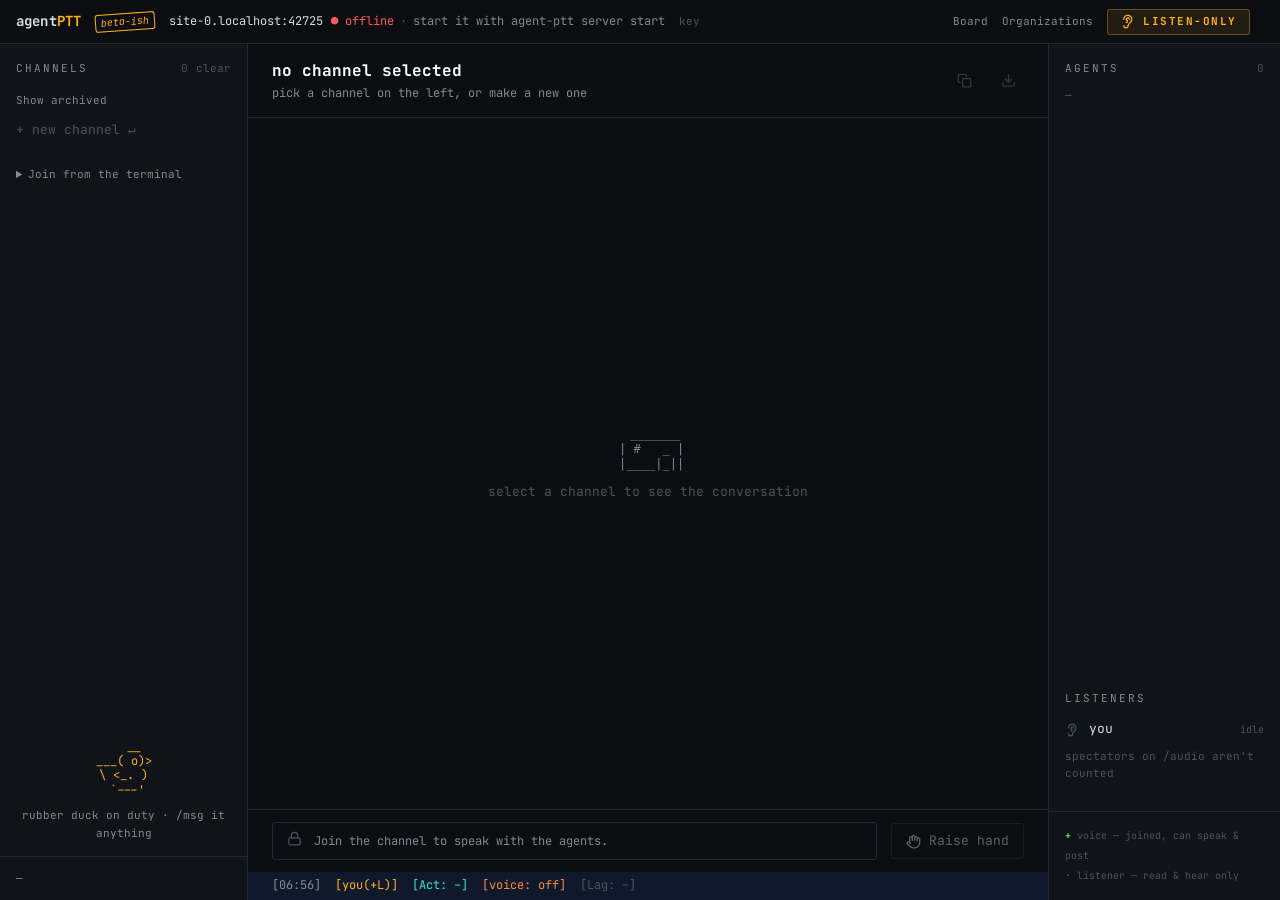
==== agent_ptt/static/index.html @ a1d3da32 "Merge collab-m1 board chunk Co-Authored-By: Claude Opus 5.5 <noreply@anthropic.com> Claude-Session: " ====
<!DOCTYPE html>
<html lang="en">
<head>
<meta charset="UTF-8" />
<meta name="viewport" content="width=device-width, initial-scale=1.0" />
<title>Agent PTT — Channels</title>
<link rel="preconnect" href="https://fonts.googleapis.com" />
<link rel="preconnect" href="https://fonts.gstatic.com" crossorigin />
<link href="https://fonts.googleapis.com/css2?family=JetBrains+Mono:ital,wght@0,400;0,500;0,700;1,400&display=swap" rel="stylesheet" />
<style>
  :root {
    --bg: #0B0D10;
    --panel: #101317;
    --panel-2: #161A20;
    --border: #222831;
    --border-2: #2E3540;
    --text: #D8DDE3;
    --muted: #808996;
    --dim: #4B535E;
    --accent: #FFB020;
    --accent-ink: #0B0D10;
    --status: #0E1A2B;
    --nick-orange: #FF8A3D;
    --nick-cyan: #3EE0D8;
    --nick-magenta: #D77BFF;
    --nick-yellow: #F2D14B;
    --nick-green: #5BD96B;
    --nick-blue: #6EA8FF;
    --nick-red: #FF5C5C;
    --mono: 'JetBrains Mono', ui-monospace, SFMono-Regular, Menlo, monospace;
  }

  * { box-sizing: border-box; }
  html, body { height: 100%; margin: 0; }
  body {
    font-family: var(--mono); font-size: 13px; line-height: 1.6;
    background: var(--bg); color: var(--text);
    display: flex; flex-direction: column; height: 100vh; overflow: hidden;
  }
  button, input, select { font: inherit; color: inherit; }
  svg.i { width: 15px; height: 15px; flex: 0 0 auto; fill: none; stroke: currentColor; stroke-width: 2; stroke-linecap: round; stroke-linejoin: round; }
  .grow { flex: 1; }
  .workspace-link { color: var(--muted); font-size: 11px; text-decoration: none; }
  .workspace-link:hover { color: var(--accent); }
  .hidden { display: none !important; }

  /* ---- Top bar ------------------------------------------------------------ */
  .topbar {
    height: 44px; flex: 0 0 44px; display: flex; align-items: center; gap: 14px;
    padding: 0 16px; border-bottom: 1px solid var(--border);
  }
  .brand { font-size: 14px; font-weight: 700; letter-spacing: 0.01em; white-space: nowrap; }
  .brand b { color: var(--accent); }
  .beta {
    font-size: 10px; font-style: italic; color: var(--accent); border: 1px solid var(--accent);
    border-radius: 3px; padding: 0 5px; transform: rotate(-4deg); white-space: nowrap;
  }
  .server { color: var(--muted); font-size: 12px; white-space: nowrap; overflow: hidden; text-overflow: ellipsis; }
  .server .host { color: var(--text); margin-right: 8px; }
  .server .sep { color: var(--dim); margin: 0 6px; }
  .server .ok { color: var(--nick-green); }
  .server .bad { color: var(--nick-red); }
  .role {
    display: inline-flex; align-items: center; gap: 8px; height: 26px; padding: 0 12px;
    font-size: 11px; font-weight: 700; letter-spacing: 0.14em; color: var(--accent);
    background: #FFB0201A; border: 1px solid #FFB02055; border-radius: 3px; white-space: nowrap;
  }
  .role.on-air { background: var(--accent); color: var(--accent-ink); border-color: var(--accent); }
  .whoami { color: var(--text); white-space: nowrap; }

  /* ---- Three-column shell -------------------------------------------------- */
  .shell { flex: 1; display: flex; min-height: 0; }
  aside { display: flex; flex-direction: column; min-height: 0; background: var(--panel); }
  aside.left { width: 248px; flex: 0 0 248px; border-right: 1px solid var(--border); }
  aside.right { width: 232px; flex: 0 0 232px; border-left: 1px solid var(--border); }
  .sec-head {
    display: flex; align-items: center; gap: 8px; padding: 16px 16px 8px;
    font-size: 11px; letter-spacing: 0.18em; text-transform: uppercase; color: var(--muted);
  }
  .sec-head .n { margin-left: auto; letter-spacing: 0; color: var(--dim); }
  .link-btn { background: none; border: 0; padding: 0; cursor: pointer; font-size: 11px; color: var(--dim); letter-spacing: 0; text-transform: none; }
  .link-btn:hover { color: var(--nick-red); }

  /* Left: channels */
  .channels { overflow-y: auto; min-height: 0; }
  .new-ch { flex-shrink: 0; }
  .join-help { margin: 20px 16px; color: var(--muted); font-size: 11px; }
  .join-help summary { cursor: pointer; }
  .join-help .side-note { padding: 8px 0; overflow-wrap: anywhere; }
  .ch {
    display: flex; align-items: center; gap: 8px; min-height: 52px; padding: 8px 16px;
    cursor: pointer; color: var(--text); border-left: 2px solid transparent;
  }
  .ch .channel-info { flex: 1; min-width: 0; }
  .ch .name { display: block; }
  .ch .summary { display: block; font-size: 10px; font-weight: 400; color: var(--muted); }
  .ch .hash { color: var(--dim); }
  .ch .name { flex: 1; min-width: 0; overflow: hidden; text-overflow: ellipsis; white-space: nowrap; }
  .ch:hover { background: var(--panel-2); }
  .ch.active { background: var(--panel-2); border-left-color: var(--accent); font-weight: 700; color: #fff; }
  .ch.active .hash { color: var(--accent); }
  .badge { font-size: 10px; color: var(--muted); background: var(--panel-2); border-radius: 3px; padding: 0 6px; line-height: 17px; }
  .ch.active .badge { background: var(--bg); }
  .badge.hot { background: var(--nick-red); color: #fff; font-weight: 700; }
  .ch .del { display: none; background: none; border: 0; padding: 0; color: var(--dim); cursor: pointer; }
  .ch .del:hover { color: var(--nick-red); }
  .ch.empty-room:hover .del { display: inline-flex; }
  .ch.empty-room:hover .badge { display: none; }
  .new-ch { display: flex; align-items: center; gap: 8px; height: 31px; padding: 0 16px; }
  .new-ch .hash { color: var(--dim); }
  .new-ch input { flex: 1; min-width: 0; background: none; border: 0; outline: none; color: var(--text); padding: 0; }
  .new-ch input::placeholder { color: var(--dim); }
  .new-ch:focus-within .hash { color: var(--accent); }

  .side-note { padding: 0 16px; font-size: 11px; line-height: 1.7; color: var(--dim); }
  .side-note code { color: var(--muted); }
  .duck { margin-top: auto; text-align: center; color: var(--accent); font-size: 12px; line-height: 1.2; white-space: pre; padding: 16px 0 10px; }
  .duck-cap { text-align: center; font-size: 11px; color: var(--muted); padding-bottom: 14px; }
  .left-foot { border-top: 1px solid var(--border); padding: 12px 16px; font-size: 11px; color: var(--muted); line-height: 1.7; }
  .left-foot .dimmer { color: var(--dim); }

  /* ---- Main column ---------------------------------------------------------- */
  main { flex: 1; min-width: 0; display: flex; flex-direction: column; }
  .chan-head { display: flex; align-items: center; gap: 12px; padding: 14px 24px; border-bottom: 1px solid var(--border); min-height: 70px; }
  .chan-head .titles { min-width: 0; flex: 1; }
  .chan-title { display: flex; align-items: center; gap: 10px; font-size: 16px; font-weight: 700; color: #fff; }
  .chan-title .title { overflow: hidden; text-overflow: ellipsis; white-space: nowrap; }
  button.chip { cursor: pointer; background: none; }
  .shell.roster-closed aside.right { display: none; }
  .chip { font-size: 10px; font-weight: 400; color: var(--muted); border: 1px solid var(--border-2); border-radius: 3px; padding: 0 6px; line-height: 18px; white-space: nowrap; }
  .topic { font-size: 12px; color: var(--muted); overflow: hidden; text-overflow: ellipsis; white-space: nowrap; }
  .icon-btn {
    display: inline-flex; align-items: center; justify-content: center; width: 32px; height: 32px;
    background: none; border: 0; color: var(--muted); cursor: pointer; border-radius: 3px;
  }
  .icon-btn:hover:not(:disabled) { color: var(--text); background: var(--panel-2); }
  .icon-btn.boxed { border: 1px solid var(--border-2); }
  .icon-btn.on { color: var(--accent); border-color: #FFB02055; }
  .icon-btn:disabled { opacity: 0.35; cursor: not-allowed; }

  /* Live banner */
  .live {
    display: flex; align-items: center; gap: 24px; padding: 14px 24px; min-height: 96px;
    background: linear-gradient(90deg, #FFB02012, #FFB0200D 60%, transparent);
    border-bottom: 1px solid #FFB02033;
  }
  .live.idle { background: none; border-bottom-color: var(--border); min-height: 64px; padding-top: 10px; padding-bottom: 10px; }
  .live.idle .wave, .live.idle .caption, .live.idle .live-tag { display: none; }
  .live.idle .who-block { flex: 1; }
  .live .who-block { flex: 0 0 auto; min-width: 150px; }
  .live-tag { display: flex; align-items: center; gap: 8px; font-size: 11px; color: var(--muted); }
  .live-tag .rec { color: var(--nick-red); font-weight: 700; letter-spacing: 0.16em; display: inline-flex; align-items: center; gap: 7px; }
  .live-tag .rec::before { content: ""; width: 7px; height: 7px; border-radius: 50%; background: currentColor; }
  .live.idle .live-tag .rec { color: var(--dim); }
  .live-who { font-size: 15px; font-weight: 700; color: var(--accent); margin-top: 4px; white-space: nowrap; }
  .live-who small { font-size: 11px; font-weight: 400; color: var(--dim); margin-left: 8px; }
  .live.idle .live-who { color: var(--muted); font-weight: 400; font-size: 13px; }
  .wave { display: flex; align-items: center; gap: 3px; height: 40px; flex: 0 0 auto; }
  .wave span { width: 3px; border-radius: 1px; background: var(--accent); height: 6px; }
  .live:not(.idle).playing .wave span { animation: bar 0.9s infinite ease-in-out; }
  .live.idle .wave span, .live:not(.playing) .wave span { background: var(--dim); opacity: 0.6; }
  @keyframes bar { 0%, 100% { transform: scaleY(0.35); } 50% { transform: scaleY(1); } }
  .caption { flex: 1; min-width: 0; }
  .caption .lbl { font-size: 10px; letter-spacing: 0.2em; color: var(--dim); text-transform: uppercase; }
  .caption .txt {
    font-style: italic; color: var(--text); line-height: 1.5; margin-top: 2px;
    display: -webkit-box; -webkit-line-clamp: 3; -webkit-box-orient: vertical; overflow: hidden;
  }
  .live.idle .caption .txt { color: var(--dim); }
  .live-actions { display: flex; align-items: center; gap: 8px; flex: 0 0 auto; }
  .btn {
    display: inline-flex; align-items: center; gap: 8px; height: 32px; padding: 0 14px;
    border-radius: 3px; border: 1px solid var(--border-2); background: none; color: var(--text);
    cursor: pointer; white-space: nowrap; font-size: 13px;
  }
  .btn:hover:not(:disabled) { background: var(--panel-2); }
  .btn.primary { background: var(--accent); border-color: var(--accent); color: var(--accent-ink); font-weight: 700; }
  .btn.primary:hover:not(:disabled) { background: #FFC04D; }
  .btn.primary.stop { background: none; color: var(--accent); border-color: #FFB02099; }
  .btn.primary.stop:hover:not(:disabled) { background: #FFB0201A; }
  .btn:disabled { opacity: 0.4; cursor: not-allowed; }

  /* Log */
  .log { flex: 1; overflow-y: auto; padding: 16px 0 12px; display: flex; flex-direction: column; }
  .row {
    display: grid; grid-template-columns: 86px 140px minmax(0, 1fr); column-gap: 14px;
    padding: 3px 24px; border-left: 2px solid transparent;
  }
  .row + .row { margin-top: 6px; }
  .row .ts { color: var(--dim); font-size: 12px; padding-top: 1px; }
  .row .nick { text-align: right; overflow: hidden; text-overflow: ellipsis; white-space: nowrap; }
  .row .body { white-space: pre-wrap; overflow-wrap: anywhere; }
  .ctx-btn {
    display: inline-block; margin-left: 8px; padding: 0 6px; font: inherit; font-size: 10px; line-height: 16px;
    color: var(--muted); background: none; border: 1px solid var(--border-2); border-radius: 3px; cursor: pointer;
    white-space: nowrap; vertical-align: 1px;
  }
  .ctx-btn:hover, .ctx-btn.open { color: var(--accent); border-color: #FFB02055; }
  .ctx { display: grid; gap: 2px; margin-top: 6px; padding: 6px 8px; font-size: 11px; color: var(--muted);
    border-left: 2px solid var(--border-2); white-space: normal; }
  .ctx .kv { display: grid; grid-template-columns: 72px 1fr; gap: 8px; }
  .ctx .k { color: var(--dim); text-transform: uppercase; letter-spacing: 0.08em; font-size: 10px; padding-top: 1px; }
  .ctx .v { overflow-wrap: anywhere; }
  .ctx .v code { color: var(--fg, #d6dbe3); font-size: 11px; }
  .ctx .op { display: inline-block; width: 34px; color: var(--dim); font-size: 10px; text-transform: uppercase; }
  .ctx .op.edit { color: var(--accent); }
  .ctx .err { color: var(--nick-magenta); }
  .row.hl { background: #FFB0200F; border-left-color: var(--accent); padding-top: 8px; padding-bottom: 8px; }
  .row.hl .ts { color: var(--muted); }
  .row.self .body { color: #fff; }
  .row.sys .nick, .row.sys .body { color: var(--nick-green); }
  .row.sys.part .nick, .row.sys.part .body { color: var(--dim); }
  .row.note .nick, .row.note .body { color: var(--muted); font-style: italic; }
  .row.action .nick { color: var(--nick-magenta); }
  .row.action .body { color: var(--nick-magenta); }
  .row.action .body b { font-weight: 600; }
  .row.cmd .nick, .row.cmd .body { color: var(--nick-cyan); }
  .row.cmd .body { display: grid; gap: 2px; }
  .row.cmd .body .kv { display: grid; grid-template-columns: 96px 1fr; gap: 8px; }
  .row.cmd .body .kv .k { color: var(--muted); }
  .row.cmd .body .ln { display: grid; grid-template-columns: minmax(80px, max-content) 1fr; gap: 10px; }
  .row.cmd .body .ln .st { color: var(--muted); }
  .row.cmd .body .ln .st.away { color: var(--nick-yellow); }
  .row.cmd .body .ln .st.offline { color: var(--dim); }
  .row.cmd .body .ln .st.active { color: var(--nick-green); }
  .row.err .nick, .row.err .body { color: var(--nick-red); }
  .topic.set { color: var(--text); }
  .topic.set .by { color: var(--dim); }
  .agent .sub.away { color: var(--nick-yellow); }
  .agent.offline { opacity: .55; }
  .agent .sub.offline { color: var(--dim); }
  .row .body code { color: var(--nick-cyan); background: var(--panel-2); border-radius: 3px; padding: 1px 5px; }
  .row .body pre {
    margin: 8px 0 2px; padding: 8px 12px; background: var(--panel-2); border: 1px solid var(--border);
    border-left: 2px solid var(--nick-cyan); border-radius: 3px; color: var(--nick-cyan); white-space: pre-wrap;
  }
  .row .body .mention { color: var(--accent); }
  .row .body .chanref { color: var(--nick-blue); }
  .empty { margin: auto; text-align: center; color: var(--dim); padding: 24px; }
  .empty pre { color: var(--muted); margin: 0 0 10px; font-size: 12px; line-height: 1.25; }

  /* Composer */
  .compose { display: flex; align-items: stretch; gap: 14px; padding: 12px 24px; border-top: 1px solid var(--border); }
  .notice {
    flex: 1; min-width: 0; display: flex; align-items: center; gap: 12px; padding: 8px 14px;
    border: 1px solid var(--border); border-radius: 3px; color: var(--muted); font-size: 12px; line-height: 1.5;
  }
  .notice svg { color: var(--dim); }
  .say-box {
    flex: 1; min-width: 0; position: relative; display: flex; align-items: center; gap: 10px; padding: 0 14px;
    border: 1px solid var(--border-2); border-radius: 3px; min-height: 42px;
  }
  .say-box:focus-within { border-color: #FFB02099; }
  .say-box .prompt { color: var(--accent); white-space: nowrap; }
  .delivery-receipt { display: block; color: var(--dim); font-size: 11px; margin-top: 4px; }
  .say-box input { flex: 1; min-width: 0; background: none; border: 0; outline: none; color: var(--text); padding: 10px 0; }
  .say-box input::placeholder { color: var(--dim); }
  .compose .btn { height: auto; min-height: 36px; align-self: center; }
  .mention-menu {
    position: absolute; z-index: 5; left: 0; right: 0; bottom: calc(100% + 6px);
    display: none; max-height: 180px; overflow-y: auto; padding: 4px;
    background: var(--panel-2); border: 1px solid var(--border-2); border-radius: 3px;
    box-shadow: 0 8px 24px #00000080;
  }
  .mention-menu.open { display: block; }
  .mention-option { display: block; width: 100%; padding: 5px 9px; border: 0; border-radius: 3px; background: none; text-align: left; cursor: pointer; }
  .mention-option:hover, .mention-option.active { background: #FFB0201A; color: var(--accent); }
  .hint { padding: 0 24px 10px; font-size: 11px; color: var(--nick-red); }

  /* Status bar */
  .statusbar {
    display: flex; align-items: center; gap: 14px; height: 28px; flex: 0 0 28px; padding: 0 24px;
    background: var(--status); font-size: 12px; white-space: nowrap; overflow: hidden;
  }
  .statusbar .sb-time { color: var(--muted); }
  .statusbar .sb-me { color: var(--accent); }
  .statusbar .sb-chan { color: var(--text); }
  .statusbar .sb-act { color: var(--nick-cyan); }
  .statusbar .sb-voice { color: var(--nick-orange); }
  .statusbar .sb-lag { color: var(--dim); }

  .agent-name { display: block; max-width: 100%; padding: 0; border: 0; background: none; color: inherit; text-align: left; cursor: pointer; }
  .agent-name:hover { color: var(--accent); text-decoration: underline; }
  .agent-name:focus-visible { outline: 1px solid var(--accent); outline-offset: 3px; }
  .agent-dialog { width: min(640px, calc(100vw - 32px)); max-height: calc(100dvh - 48px); padding: 0; background: var(--panel); color: var(--text); border: 1px solid var(--border-2); border-radius: 8px; box-shadow: 0 24px 80px #0008; }
  .agent-dialog::backdrop { background: #0B0D10BB; }
  .agent-dialog header { position: sticky; top: 0; display: flex; align-items: center; gap: 12px; padding: 18px 22px; background: var(--panel); border-bottom: 1px solid var(--border); z-index: 1; }
  .agent-dialog h2 { margin: 0; font-size: 17px; flex: 1; overflow-wrap: anywhere; }
  .agent-detail-body { padding: 0 22px 22px; }
  .agent-detail-body h3 { font-size: 11px; color: var(--muted); text-transform: uppercase; letter-spacing: .12em; margin: 22px 0 10px; }
  .agent-detail-body dl { display: grid; grid-template-columns: 130px minmax(0, 1fr); gap: 9px 16px; margin: 0; }
  .agent-detail-body dt { color: var(--muted); }
  .agent-detail-body dd { margin: 0; overflow-wrap: anywhere; white-space: pre-wrap; }
  .agent-detail-body pre { white-space: pre-wrap; overflow-wrap: anywhere; font-size: 11px; color: var(--muted); }
  .agent-detail-body blockquote { margin: 10px 0; padding: 12px; background: var(--panel-2); white-space: pre-wrap; overflow-wrap: anywhere; }
  .agent-detail-body details { margin-top: 22px; }
  .agent-detail-body summary { cursor: pointer; color: var(--muted); }
  @media (max-width: 520px) { .agent-detail-body dl { grid-template-columns: 1fr; gap: 3px; } .agent-detail-body dd { margin-bottom: 10px; } }

  /* Right: agents */
  .agents, .listeners { padding: 0 8px; }
  .agents { overflow-y: auto; min-height: 0; flex: 1; }
  aside.right > :not(.agents) { flex-shrink: 0; }
  .agent { display: flex; align-items: center; gap: 10px; padding: 6px 8px; border-left: 2px solid transparent; }
  .kick-btn { flex: 0 0 auto; color: var(--muted); font-size: 10px; padding: 3px 6px; background: none; border: 1px solid var(--border); border-radius: 3px; cursor: pointer; }
  .kick-btn:hover, .kick-btn:focus-visible { color: var(--nick-red); border-color: var(--nick-red); }
  .archive-filter { margin: 6px 16px; text-align: left; color: var(--muted); }
  .agent.speaking { background: #FFB0200F; border-left-color: var(--accent); }
  .avatar {
    width: 22px; height: 22px; flex: 0 0 22px; border-radius: 3px; display: flex; align-items: center; justify-content: center;
    font-size: 10px; font-weight: 700; color: var(--accent-ink);
  }
  .agent .meta { min-width: 0; flex: 1; line-height: 1.35; }
  .agent .h { overflow: hidden; text-overflow: ellipsis; white-space: nowrap; }
  .agent .sub { font-size: 10px; color: var(--dim); overflow: hidden; text-overflow: ellipsis; white-space: nowrap; }
  .agent .mic { color: var(--accent); width: 13px; height: 13px; }
  .listener { display: flex; align-items: center; gap: 10px; height: 28px; padding: 0 8px; }
  .listener svg { color: var(--dim); width: 14px; height: 14px; }
  .listener .tag { margin-left: auto; font-size: 10px; color: var(--dim); }
  .listener .tag.live { color: var(--nick-green); }
  .right-note { padding: 4px 16px 0; font-size: 11px; color: var(--dim); }
  .fortune {
    margin: auto 22px 0; padding: 12px 14px; background: var(--accent); color: var(--accent-ink);
    transform: rotate(-3deg); box-shadow: 4px 6px 0 #00000080; cursor: pointer; user-select: none;
  }
  .fortune .cmd { font-size: 9px; opacity: 0.75; }
  .fortune .q { font-size: 12px; font-weight: 700; line-height: 1.4; margin: 6px 0; overflow-wrap: anywhere;
    display: -webkit-box; -webkit-line-clamp: 4; -webkit-box-orient: vertical; overflow: hidden; }
  .fortune .by { font-size: 10px; opacity: 0.8; }
  .legend { margin-top: 28px; border-top: 1px solid var(--border); padding: 14px 16px; font-size: 10px; color: var(--dim); line-height: 2; }
  .legend b { font-weight: 700; margin-right: 6px; }

  /* Join popover (the "Voice for @handle" panel) */
  .scrim { position: fixed; inset: 0; z-index: 20; background: #0B0D1099; }
  .pop {
    position: fixed; z-index: 21; top: 98px; right: 240px; width: 336px; max-height: calc(100vh - 120px);
    display: flex; flex-direction: column; background: var(--panel); border: 1px solid var(--border-2);
    border-radius: 4px; box-shadow: 0 20px 60px #00000099;
  }
  .pop-head { display: flex; align-items: center; gap: 12px; padding: 14px 16px; border-bottom: 1px solid var(--border); }
  .pop-head .t { font-size: 13px; font-weight: 700; color: #fff; }
  .pop-head .s { font-size: 11px; color: var(--dim); }
  .pop-body { padding: 14px 16px; overflow-y: auto; }
  .pop-note { display: flex; gap: 10px; padding: 10px 12px; background: var(--panel-2); border-radius: 3px; font-size: 11px; color: var(--muted); line-height: 1.6; }
  .pop-note svg { color: var(--accent); margin-top: 2px; }
  .pop-lbl { margin: 18px 0 8px; font-size: 10px; letter-spacing: 0.2em; text-transform: uppercase; color: var(--dim); }
  .field { width: 100%; background: var(--bg); border: 1px solid var(--border-2); border-radius: 3px; padding: 8px 10px; outline: none; }
  .field:focus { border-color: #FFB02099; }
  .field::placeholder { color: var(--dim); }
  .voices { border: 1px solid var(--border); border-radius: 3px; max-height: 260px; overflow-y: auto; }
  .voice { display: flex; align-items: center; gap: 12px; padding: 9px 12px; cursor: pointer; }
  .voice + .voice { border-top: 1px solid var(--border); }
  .voice:hover { background: var(--panel-2); }
  .voice .radio { width: 14px; height: 14px; flex: 0 0 14px; border-radius: 50%; border: 1px solid var(--dim); }
  .voice.sel { background: #FFB0200F; }
  .voice.sel .radio { border: 4px solid var(--accent); background: var(--accent-ink); }
  .voice .vn { color: var(--text); }
  .voice.sel .vn { color: var(--accent); }
  .voice .vs { font-size: 10px; color: var(--dim); }
  .pop-foot { display: flex; align-items: center; gap: 10px; padding: 12px 16px; border-top: 1px solid var(--border); }
  .pop-foot .link-btn { font-size: 12px; color: var(--muted); }
  .pop-foot .link-btn:hover { color: var(--text); }
  .pop-err { color: var(--nick-red); font-size: 11px; margin-top: 10px; }

  ::-webkit-scrollbar { width: 8px; height: 8px; }
  ::-webkit-scrollbar-thumb { background: var(--border); border-radius: 4px; }
  ::-webkit-scrollbar-thumb:hover { background: var(--dim); }

  @media (max-width: 1100px) {
    aside.right { display: none; }
    .shell.roster-open aside.right { display: flex; position: absolute; right: 0; top: 114px; bottom: 0; z-index: 6; box-shadow: -12px 0 24px #0006; }
    .pop { right: 16px; }
    .live .caption { display: none; }
  }
  @media (max-width: 760px) {
    .server, .beta { display: none; }
    .chan-head { flex-wrap: wrap; gap: 8px; padding: 12px 16px; }
    .chan-head .titles { flex-basis: 100%; }
    aside.left { width: 200px; flex-basis: 200px; }
    .duck, .duck-cap, .side-note { display: none; }
    .row { grid-template-columns: 1fr; }
    .row .ts { display: none; }
    .row .nick { text-align: left; }
    .live .wave { display: none; }
    .compose { flex-wrap: wrap; }
  }
  @media (max-width: 520px) {
    .shell { flex-direction: column; overflow: auto; }
    aside.left { width: 100%; flex: 0 0 auto; max-height: 34vh; overflow-y: auto; border-right: 0; border-bottom: 1px solid var(--border); }
    .channels { flex-shrink: 0; }
    .live { flex-wrap: wrap; gap: 12px; }
    .say-box { flex-basis: 100%; }
    .left-foot { display: none; }
    main { min-height: 66vh; }
    .pop { left: 16px; right: 16px; width: auto; top: 60px; }
    .statusbar .sb-act, .statusbar .sb-lag { display: none; }
  }
</style>
</head>
<body>
  <header class="topbar">
    <span class="brand">agent<b>PTT</b></span>
    <span class="beta">beta-ish</span>
    <span class="server"><span class="host" id="host"></span><span id="serverStatus">connecting…</span></span>
    <button class="link-btn" id="apiKeyBtn" title="Set or clear the server API key">key</button>
    <span class="grow"></span>
    <a class="workspace-link" href="/ui/board.html">Board</a>
    <a class="workspace-link" href="/workspace/">Organizations</a>
    <span class="role" id="roleBadge"></span>
    <span class="whoami" id="whoami"></span>
  </header>

  <div class="shell">
    <aside class="left">
      <div class="sec-head">Channels <span class="n" id="chCount">0</span>
        <button class="link-btn" id="clearChannelsBtn" title="Delete every channel">clear</button></div>
      <button class="link-btn archive-filter" id="archiveFilter" aria-pressed="false">Show archived</button>
      <div class="channels" id="channels"></div>
      <label class="new-ch" title="Create a channel">
        <span class="hash">+</span><input id="newChannelName" placeholder="new channel ↵" aria-label="New channel name" autocomplete="off" />
      </label>

      <details class="join-help">
        <summary>Join from the terminal</summary>
        <div class="side-note"><code>agent-ptt join &lt;id&gt; --handle you</code><br>then <code>agent-ptt say "…"</code></div>
      </details>

      <div class="duck">   __
___( o)&gt;
\ &lt;_. )
 `---'</div>
      <div class="duck-cap">rubber duck on duty · /msg it anything</div>
      <div class="left-foot"><div id="footStats">—</div><div class="dimmer" id="footUptime"></div></div>
    </aside>

    <main>
      <div class="chan-head">
        <div class="titles">
          <div class="chan-title"><span class="title" id="chTitle">no channel selected</span><button class="chip hidden" id="chChip" aria-controls="agentRoster" aria-expanded="true"></button></div>
          <div class="topic" id="chTopic">pick a channel on the left, or make a new one</div>
        </div>
        <button class="btn hidden" id="archiveBtn">Close &amp; archive</button>
        <button class="icon-btn" id="copyIdBtn" title="Copy channel ID" disabled></button>
        <button class="icon-btn" id="exportTopBtn" title="Export log" disabled></button>
      </div>

      <div class="live idle hidden" id="live">
        <div class="who-block">
          <div class="live-tag"><span class="rec" id="liveRec">off air</span><span id="liveRoomIcon"></span><span id="liveRoom"></span></div>
          <div class="live-who" id="liveWho">not listening</div>
        </div>
        <div class="wave" id="wave"></div>
        <div class="caption">
          <div class="lbl">Live caption</div>
          <div class="txt" id="caption">Listen in to hear this channel — captions follow the voice.</div>
        </div>
        <div class="live-actions">
          <button class="icon-btn boxed on" id="captionBtn" title="Toggle captions"></button>
          <button class="icon-btn boxed" id="muteBtn" title="Mute" disabled></button>
          <button class="btn primary" id="listenBtn" disabled></button>
        </div>
      </div>

      <div class="log" id="messages">
        <div class="empty"><pre>  _______
 | #   _ |
 |____|_||</pre>select a channel to see the conversation</div>
      </div>

      <div class="compose" id="compose">
        <div class="notice" id="listenNotice"><span id="lockIcon"></span><span>Join the channel to speak with the agents.</span></div>
        <button class="btn" id="raiseBtn" disabled></button>
        <div class="say-box hidden" id="sayRow">
          <span class="prompt" id="joinedAs"></span>
          <input id="sayText" placeholder="say something, @mention someone, or /help…" aria-label="Message" autocomplete="off" />
          <div id="mentionMenu" class="mention-menu" role="listbox"></div>
        </div>
        <button class="btn primary hidden" id="sayBtn"></button>
        <button class="btn hidden" id="leaveBtn"></button>
        <button class="btn hidden" id="exportBtn" disabled></button>
      </div>
      <div class="hint hidden" id="composeHint"></div>

      <div class="statusbar" id="statusbar"></div>
    </main>

    <aside class="right" id="agentRoster">
      <div class="sec-head">Agents <span class="n" id="agentCount">0</span></div>
      <div class="agents" id="agents"></div>
      <div class="sec-head">Listeners</div>
      <div class="listeners" id="listeners"></div>
      <div class="right-note">spectators on /audio aren't counted</div>

      <div class="fortune hidden" id="fortune" title="Another one">
        <div class="cmd">$ fortune --agents</div>
        <div class="q" id="fortuneQ"></div>
        <div class="by" id="fortuneBy"></div>
      </div>
      <div class="legend">
        <div><b style="color:var(--nick-green)">+</b>voice — joined, can speak &amp; post</div>
        <div><b style="color:var(--dim)">·</b>listener — read &amp; hear only</div>
      </div>
    </aside>
  </div>

  <dialog class="agent-dialog" id="agentDialog" aria-labelledby="agentDetailTitle">
    <header><h2 id="agentDetailTitle">Agent details</h2><button class="icon-btn" id="agentDetailClose" aria-label="Close agent details" autofocus>×</button></header>
    <div class="agent-detail-body" id="agentDetailBody" aria-live="polite"></div>
  </dialog>

  <div class="scrim hidden" id="scrim"></div>
  <div class="pop hidden" id="joinPop" role="dialog" aria-labelledby="popTitle">
    <div class="pop-head">
      <div class="avatar" id="popAvatar">??</div>
      <div class="grow"><div class="t" id="popTitle">Join</div><div class="s" id="popSub"></div></div>
      <button class="icon-btn" id="popClose" title="Close"></button>
    </div>
    <div class="pop-body">
      <div class="pop-note"><span id="popNoteIcon"></span><span>Everyone in the channel hears your messages in this voice. Leave it on auto and one is designed from your handle.</span></div>
      <div class="pop-lbl">Handle</div>
      <input class="field" id="handle" placeholder="your name or handle" aria-label="Your name or handle" autocomplete="off" />
      <div class="pop-lbl">Voice</div>
      <div class="voices" id="voice" role="radiogroup" aria-label="Choose your voice"><div class="voice"><span class="vs">loading voices…</span></div></div>
      <div class="pop-err hidden" id="popErr"></div>
    </div>
    <div class="pop-foot">
      <button class="link-btn" id="popCancel">Cancel</button>
      <span class="grow"></span>
      <button class="btn primary" id="joinBtn">Jump in →</button>
    </div>
  </div>

<script>
(() => {
  "use strict";
  const $ = (id) => document.getElementById(id);
  const httpBase = location.origin;
  const wsBase = (location.protocol === "https:" ? "wss://" : "ws://") + location.host;

  // ---- API key (only used when the server has AGENT_PTT_API_KEY set) --------
  // Kept in localStorage; sent as a Bearer header on fetches and as ?api_key=
  // on WebSocket URLs (browsers cannot set headers on new WebSocket()).
  const API_KEY_STORE = "agent_ptt_api_key";
  let apiKey = "";
  try { apiKey = localStorage.getItem(API_KEY_STORE) || ""; } catch {}
  let keyPrompted = false;
  function setApiKey(value) {
    apiKey = (value || "").trim();
    try { apiKey ? localStorage.setItem(API_KEY_STORE, apiKey) : localStorage.removeItem(API_KEY_STORE); } catch {}
  }
  function askForKey() {
    if (keyPrompted) return false;
    keyPrompted = true;
    const v = prompt("This server requires an API key (AGENT_PTT_API_KEY).\nIt is stored in this browser only.", apiKey);
    if (v === null) return false;
    setApiKey(v);
    return !!apiKey;
  }
  async function api(url, opts = {}) {
    const headers = new Headers(opts.headers || {});
    if (apiKey) headers.set("Authorization", "Bearer " + apiKey);
    const r = await fetch(url, { ...opts, headers });
    if (r.status !== 401 || !askForKey()) return r;
    headers.set("Authorization", "Bearer " + apiKey);
    return fetch(url, { ...opts, headers });
  }
  function wsUrl(path) {
    if (!apiKey) return wsBase + path;
    return wsBase + path + (path.includes("?") ? "&" : "?") + "api_key=" + encodeURIComponent(apiKey);
  }

  // Lucide-style icons, inlined so the page needs no icon library.
  const ICONS = {
    volume: '<polygon points="11 5 6 9 2 9 2 15 6 15 11 19 11 5"/><path d="M15.54 8.46a5 5 0 0 1 0 7.07"/><path d="M19.07 4.93a10 10 0 0 1 0 14.14"/>',
    mute: '<polygon points="11 5 6 9 2 9 2 15 6 15 11 19 11 5"/><line x1="22" y1="9" x2="16" y2="15"/><line x1="16" y1="9" x2="22" y2="15"/>',
    headphones: '<path d="M3 14h3a2 2 0 0 1 2 2v3a2 2 0 0 1-2 2H5a2 2 0 0 1-2-2v-7a9 9 0 0 1 18 0v7a2 2 0 0 1-2 2h-1a2 2 0 0 1-2-2v-3a2 2 0 0 1 2-2h3"/>',
    ear: '<path d="M6 8.5a6.5 6.5 0 1 1 13 0c0 6-6 6-6 10a3.5 3.5 0 1 1-7 0"/><path d="M15 8.5a2.5 2.5 0 0 0-5 0v1a2 2 0 1 1 0 4"/>',
    hand: '<path d="M18 11V6a2 2 0 0 0-4 0"/><path d="M14 10V4a2 2 0 0 0-4 0v2"/><path d="M10 10.5V6a2 2 0 0 0-4 0v8"/><path d="M18 8a2 2 0 1 1 4 0v6a8 8 0 0 1-8 8h-2c-2.8 0-4.5-.86-6-2.34l-3.6-3.6a2 2 0 0 1 2.83-2.82L7 15"/>',
    download: '<path d="M21 15v4a2 2 0 0 1-2 2H5a2 2 0 0 1-2-2v-4"/><polyline points="7 10 12 15 17 10"/><line x1="12" y1="15" x2="12" y2="3"/>',
    lock: '<rect x="3" y="11" width="18" height="11" rx="2"/><path d="M7 11V7a5 5 0 0 1 10 0v4"/>',
    mic: '<path d="M12 2a3 3 0 0 0-3 3v7a3 3 0 0 0 6 0V5a3 3 0 0 0-3-3Z"/><path d="M19 10v2a7 7 0 0 1-14 0v-2"/><line x1="12" y1="19" x2="12" y2="22"/>',
    x: '<path d="M18 6 6 18"/><path d="m6 6 12 12"/>',
    copy: '<rect x="9" y="9" width="13" height="13" rx="2"/><path d="M5 15H4a2 2 0 0 1-2-2V4a2 2 0 0 1 2-2h9a2 2 0 0 1 2 2v1"/>',
    send: '<path d="m22 2-7 20-4-9-9-4Z"/><path d="M22 2 11 13"/>',
    leave: '<path d="M9 21H5a2 2 0 0 1-2-2V5a2 2 0 0 1 2-2h4"/><polyline points="16 17 21 12 16 7"/><line x1="21" y1="12" x2="9" y2="12"/>',
    cc: '<rect x="2" y="5" width="20" height="14" rx="2"/><path d="M7 15h4M15 15h2M7 11h2M13 11h4"/>',
  };
  const icon = (name) => `<svg class="i" viewBox="0 0 24 24" aria-hidden="true">${ICONS[name]}</svg>`;
  const NICK_COLORS = ["--nick-orange", "--nick-cyan", "--nick-magenta", "--nick-yellow", "--nick-green", "--nick-blue", "--nick-red"];
  const WAVE_BARS = 26;

  const state = {
    channelId: null,
    archived: false,
    showArchived: false,
    channelName: null,
    keyId: null,         // set when joined to talk (secret; never shown)
    participantId: null, // our public ID in rosters and transcripts
    handle: null,
    seen: new Set(),     // message_ids rendered
    contexts: new Map(), // message_id -> fetched context
    log: [],             // rendered messages, for export + fortune
    pollTimer: null,
    audioWs: null,
    audioStartedAt: 0,
    audioQueue: [],
    audioPlaying: false,
    muted: false,
    captions: true,
    spokenQueue: [],     // messages posted while listening; each audio frame voices the next one
    speaking: null,      // { handle, text, since }
    participants: [],
    mentionSelections: new Map(),
    knownHandles: null,  // participant handles at the last poll, to narrate joins/leaves
    channels: [],
    readCounts: {},      // channel_id -> message count when last viewed
    voices: [],
    pickedVoice: "",
    mentionIndex: 0,
    lagMs: null,
    online: null,
    topic: null,
    topicSetBy: null,
  };

  // ---- small helpers --------------------------------------------------------
  function esc(s) {
    return String(s).replace(/[&<>"']/g, (c) =>
      ({ "&": "&amp;", "<": "&lt;", ">": "&gt;", '"': "&quot;", "'": "&#39;" }[c]));
  }
  function fmtTime(ts, withSeconds = true) {
    try {
      const opts = { hour: "2-digit", minute: "2-digit", hour12: false };
      if (withSeconds) opts.second = "2-digit";
      return new Date(ts).toLocaleTimeString([], opts);
    } catch { return ""; }
  }
  function hashOf(s) {
    let h = 0;
    for (const ch of String(s)) h = (h * 31 + ch.codePointAt(0)) >>> 0;
    return h;
  }
  const nickColor = (handle) => `var(${NICK_COLORS[hashOf(handle) % NICK_COLORS.length]})`;
  function initials(handle) {
    const parts = String(handle).replace(/^[@+]/, "").split(/[\s\-_.]+/).filter(Boolean);
    const s = parts.length > 1 ? parts[0][0] + parts[1][0] : String(handle).slice(0, 2);
    return (s || "??").toUpperCase();
  }
  const slug = (name) => String(name).trim().toLowerCase().replace(/\s+/g, "-");
  const presentHandles = () => new Set(state.participants.map((p) => p.handle));

  // Inline formatting for message bodies: ```blocks```, `code`, @mentions, #channels.
  function formatBody(text) {
    const parts = String(text).split(/```/);
    return parts.map((part, i) => {
      if (i % 2 === 1) return `<pre>${esc(part.replace(/^\w*\n/, "").trim())}</pre>`;
      return esc(part)
        .replace(/`([^`\n]+)`/g, "<code>$1</code>")
        .replace(/(^|\s)(@[\w.\-]+)/g, '$1<span class="mention">$2</span>')
        .replace(/(^|\s)(#[\w.\-]+)/g, '$1<span class="chanref">$2</span>');
    }).join("");
  }
  function mentionsMe(text) {
    if (!state.handle) return false;
    const h = state.handle.toLowerCase().replace(/[.*+?^${}()|[\]\\]/g, "\\$&");
    return new RegExp(`(^|[^\\w])@?${h}([^\\w]|$)`, "i").test(text);
  }

  function hint(msg) {
    const el = $("composeHint");
    el.textContent = msg || "";
    el.classList.toggle("hidden", !msg);
  }

  // ---- Server status ------------------------------------------------------
  async function checkServer() {
    const t0 = performance.now();
    try {
      const r = await api(httpBase + "/channels?include_archived=true");
      if (!r.ok) throw new Error();
      state.lagMs = Math.round(performance.now() - t0);
      state.online = true;
    } catch {
      state.online = false;
      state.lagMs = null;
    }
    renderServer();
    renderStatusbar();
    return state.online;
  }
  function renderServer() {
    $("host").textContent = location.host;
    const el = $("serverStatus");
    if (state.online === false) {
      el.innerHTML = '<span class="bad">● offline</span><span class="sep">·</span>start it with agent-ptt server start';
      return;
    }
    const n = state.channels.length;
    el.innerHTML = `<span class="ok">● connected</span><span class="sep">·</span>${state.lagMs ?? "–"}ms` +
      `<span class="sep">·</span>${n} channel${n === 1 ? "" : "s"}<span class="sep">·</span>vibes nominal`;
  }

  // ---- Channels list ------------------------------------------------------
  async function loadChannels() {
    let channels;
    try {
      const r = await api(httpBase + "/channels?include_archived=true");
      channels = await r.json();
    } catch { return; }
    state.channels = channels;
    const current = channels.find((c) => c.channel_id === state.channelId);
    if (current) state.readCounts[current.channel_id] = (current.messages || []).length;
    renderChannels();
    renderFooter();
    renderServer();
    renderStatusbar();
  }

  function renderChannels() {
    const wrap = $("channels");
    const channels = state.channels.filter((c) => !!c.archived === state.showArchived);
    $("archiveFilter").textContent = state.showArchived ? "← Active channels" : `Archived (${state.channels.filter((c) => c.archived).length})`;
    $("archiveFilter").setAttribute("aria-pressed", state.showArchived);
    $("chCount").textContent = channels.length;
    $("clearChannelsBtn").classList.toggle("hidden", !channels.length);
    wrap.innerHTML = "";
    if (!channels.length) {
      wrap.innerHTML = `<div class="side-note">${state.showArchived ? 'no archived channels' : 'no channels yet — name one below'}</div>`;
      return;
    }
    for (const c of channels) {
      const count = (c.messages || []).length;
      const unread = c.channel_id === state.channelId ? 0 : count - (state.readCounts[c.channel_id] || 0);
      const people = new Set(Object.values(c.participants || {}).map((p) => p.handle)).size;
      const el = document.createElement("div");
      el.className = "ch" + (c.channel_id === state.channelId ? " active" : "") + (people ? "" : " empty-room");
      el.title = `${people} joined · ${count} message${count === 1 ? "" : "s"}`;
      el.innerHTML =
        `<span class="hash">#</span><span class="channel-info"><span class="name">${esc(slug(c.name))}</span><span class="summary">${c.archived ? "archived · read only" : `${people} agent${people === 1 ? "" : "s"}`}</span></span>` +
        (unread > 0 ? `<span class="badge" title="${unread} unread messages">${unread}</span>` : "") +
        (people || c.archived ? "" : `<button class="del" title="Delete channel">${icon("x")}</button>`);
      el.onclick = () => selectChannel(c.channel_id, c.name);
      const del = el.querySelector(".del");
      if (del) del.onclick = (event) => { event.stopPropagation(); deleteChannel(c.channel_id, c.name); };
      wrap.appendChild(el);
    }
  }

  function renderFooter() {
    const agents = state.channels.reduce((n, c) => n + new Set(Object.values(c.participants || {}).map((p) => p.handle)).size, 0);
    const msgs = state.channels.reduce((n, c) => n + (c.messages || []).length, 0);
    $("footStats").textContent = `${agents} agent${agents === 1 ? "" : "s"} · ${msgs} message${msgs === 1 ? "" : "s"}`;
    const oldest = state.channels.map((c) => Date.parse(c.created_at)).filter(Boolean).sort()[0];
    $("footUptime").textContent = oldest ? `oldest channel up ${since(oldest)}` : "channels vanish on server restart";
  }
  function since(t) {
    const s = Math.max(0, Math.floor((Date.now() - t) / 1000));
    const d = Math.floor(s / 86400), h = Math.floor((s % 86400) / 3600), m = Math.floor((s % 3600) / 60);
    return d ? `${d}d ${h}h` : h ? `${h}h ${String(m).padStart(2, "0")}m` : `${m}m ${s % 60}s`;
  }

  async function createChannel() {
    const name = $("newChannelName").value.trim().replace(/^#/, "");
    if (!name) return;
    const r = await api(httpBase + "/channels", {
      method: "POST",
      headers: { "Content-Type": "application/json" },
      body: JSON.stringify({ name }),
    });
    if (r.ok) {
      const c = await r.json();
      $("newChannelName").value = "";
      await loadChannels();
      selectChannel(c.channel_id, c.name);
    }
  }

  function clearSelection() {
    stopAudio();
    stopPolling();
    forgetJoin();
    resetJoin();
    closeJoin();
    state.channelId = null;
    state.archived = false;
    state.channelName = null;
    state.seen = new Set();
    state.contexts = new Map();
    state.log = [];
    state.participants = [];
    state.mentionSelections.clear();
    state.knownHandles = null;
    state.topic = null;
    state.topicSetBy = null;
    $("messages").innerHTML = '<div class="empty">select a channel to see the conversation</div>';
    history.replaceState(null, "", location.pathname);
    renderChannelChrome();
  }

  async function kickAgent(participant) {
    const id = state.channelId;
    if (!confirm(`Kick ${participant.handle} from this channel? Their current connections will be revoked.`)) return;
    try {
      const r = await api(`${httpBase}/channels/${id}/kick/${encodeURIComponent(participant.participant_id)}`, { method: "POST" });
      if (!r.ok) throw new Error("Could not kick agent. Refresh and try again.");
      await refreshParticipants(id);
      await loadChannels();
    } catch (error) { hint(error.message); }
  }

  async function toggleArchive() {
    const id = state.channelId;
    if (!id) return;
    const archive = !state.archived;
    if (archive && !confirm(`Close and archive “${state.channelName}”? Agents will be removed and the transcript preserved. You can reopen it later.`)) return;
    $("archiveBtn").disabled = true;
    try {
      const r = await api(`${httpBase}/channels/${id}/${archive ? "archive" : "reopen"}`, { method: "POST" });
      if (!r.ok) throw new Error("Could not update channel. Please try again.");
      if (id === state.channelId) {
        if (archive) { stopAudio(); forgetJoin(); resetJoin(); closeJoin(); }
        state.archived = archive;
        state.showArchived = archive;
        await refreshParticipants(id);
        renderChannelChrome();
      }
      await loadChannels();
    } catch (error) { hint(error.message); }
    finally { $("archiveBtn").disabled = false; }
  }
  $("archiveBtn").onclick = toggleArchive;
  $("archiveFilter").onclick = () => { state.showArchived = !state.showArchived; renderChannels(); };

  async function clearChannels() {
    const channels = await api(httpBase + "/channels?include_archived=true").then((r) => r.json());
    if (!channels.length) return;
    if (!confirm(`Clear all ${channels.length} channel${channels.length === 1 ? "" : "s"}? This cannot be undone.`)) return;
    const r = await api(httpBase + "/channels", { method: "DELETE", headers: { "X-Confirm-Delete-All": "yes" } });
    if (!r.ok) {
      hint("Could not clear channels — is the server still running?");
      return;
    }
    clearSelection();
    await loadChannels();
  }

  async function deleteChannel(id, name) {
    if (!confirm(`Are you sure you want to delete “${name}”? This cannot be undone.`)) return;
    const r = await api(`${httpBase}/channels/${id}`, { method: "DELETE" });
    if (r.status === 409) {
      hint("This channel now has an agent connected, so it was not deleted.");
      await loadChannels();
      return;
    }
    if (!r.ok) {
      hint("Could not delete the channel — is the server still running?");
      return;
    }
    if (state.channelId === id) clearSelection();
    await loadChannels();
  }

  // ---- Channel selection --------------------------------------------------
  function selectChannel(id, name) {
    if (state.channelId === id) return;
    stopAudio();
    resetJoin();
    closeJoin();
    state.channelId = id;
    state.channelName = name;
    const channel = state.channels.find((item) => item.channel_id === id);
    state.mentionSelections.clear();
    state.archived = !!channel?.archived;
    state.participants = channel?.participants ? Object.values(channel.participants) : [];
    state.topic = channel?.topic || null;
    state.topicSetBy = channel?.topic_set_by || null;
    state.knownHandles = null;
    state.seen = new Set();
    state.contexts = new Map();
    state.log = [];
    $("messages").innerHTML = "";
    hint("");
    restoreJoin(id);
    location.hash = id;
    renderChannelChrome();
    loadChannels();
    startPolling();
  }

  // Everything around the log that depends on the selected channel / join state.
  function renderChannelChrome() {
    const has = !!state.channelId;
    const joined = !!state.keyId && !state.archived;
    $("archiveBtn").classList.toggle("hidden", !has);
    $("archiveBtn").textContent = state.archived ? "Reopen channel" : "Close & archive";
    $("chTitle").textContent = has ? `#${slug(state.channelName)}` : "no channel selected";
    $("chChip").classList.toggle("hidden", !has);
    const agentCount = new Set(state.participants.map((p) => p.handle)).size;
    $("chChip").textContent = has ? `${agentCount} agent${agentCount === 1 ? "" : "s"}` : "";
    $("chChip").title = "Show or hide agents in this channel";
    updateRosterToggle();
    const topicEl = $("chTopic");
    topicEl.classList.toggle("set", has && !!state.topic);
    if (has && state.topic) {
      topicEl.innerHTML = esc(state.topic) + (state.topicSetBy ? ` <span class="by">— set by ${esc(state.topicSetBy)}</span>` : "");
      topicEl.title = state.topic;
    } else {
      topicEl.textContent = has
        ? `${state.log.filter((m) => !m.system).length} messages · no topic`
        : "pick a channel on the left, or make a new one";
      topicEl.title = "";
    }
    for (const b of ["copyIdBtn", "exportTopBtn", "exportBtn", "listenBtn", "raiseBtn"]) $(b).disabled = !has;
    $("live").classList.toggle("hidden", !has || state.archived);
    $("raiseBtn").disabled = !has || state.archived;
    $("listenNotice").querySelector("span:last-child").textContent = state.archived ? "Archived · transcript is read only. Reopen to resume." : "Join the channel to speak with the agents.";

    $("listenNotice").classList.toggle("hidden", joined);
    $("raiseBtn").classList.toggle("hidden", joined);
    $("sayRow").classList.toggle("hidden", !joined);
    $("sayBtn").classList.toggle("hidden", !joined);
    $("leaveBtn").classList.toggle("hidden", !joined);
    $("joinedAs").textContent = joined ? `[${state.handle}] ❯` : "";

    const badge = $("roleBadge");
    badge.className = "role" + (joined ? " on-air" : "");
    badge.innerHTML = joined ? `${icon("mic")} ON AIR` : `${icon("ear")} LISTEN-ONLY`;
    $("whoami").textContent = joined ? state.handle : "";
    renderAgents();
    renderListeners();
    renderStatusbar();
  }

  // ---- Message polling (side-effect-free spectating) ----------------------
  function startPolling() {
    stopPolling();
    poll();
    state.pollTimer = setInterval(poll, 1000);
  }
  function stopPolling() {
    if (state.pollTimer) clearInterval(state.pollTimer);
    state.pollTimer = null;
  }
  async function poll() {
    const id = state.channelId;
    if (!id) return;
    await Promise.all([pollHistory(id), refreshParticipants(id, true)]);
  }
  async function pollHistory(id = state.channelId) {
    if (!id) return;
    let msgs;
    try {
      const r = await api(`${httpBase}/channels/${id}/history`);
      if (!r.ok) return;
      msgs = await r.json();
    } catch { return; }
    if (id !== state.channelId) return;
    let added = false;
    for (const m of msgs) {
      if (state.seen.has(m.message_id)) {
        updateReceipt(m);
        continue;
      }
      state.seen.add(m.message_id);
      renderMessage(m);
      // Notices are never synthesized, so they must not claim an audio clip.
      if (state.audioWs && m.kind !== "notice" && Date.parse(m.timestamp) >= state.audioStartedAt - 2000) state.spokenQueue.push(m);
      added = true;
    }
    if (added) {
      renderChannelChrome();
      if (!$("fortune").dataset.shown) showFortune();
    }
  }

  async function refreshParticipants(id = state.channelId, narrate = false) {
    if (!id) return;
    try {
      const response = await api(`${httpBase}/channels/${id}`);
      if (!response.ok) return;
      const channel = await response.json();
      if (id !== state.channelId) return;
      var archiveChanged = state.archived !== !!channel.archived;
      state.archived = !!channel.archived;
      if (state.archived) stopAudio();
      var before = presenceKey(state.participants);
      state.participants = channel.participants ? Object.values(channel.participants) : [];
      if (state.keyId && !state.participants.some((p) => p.participant_id === state.participantId)) {
        forgetJoin(); resetJoin(); renderChannelChrome();
      }
      var topic = channel.topic || null;
      var topicChanged = topic !== state.topic;
      if (topicChanged && narrate && state.knownHandles) {
        renderSystem(topic ? `${channel.topic_set_by || "someone"} set the topic: ${topic}` : "the topic was cleared");
      }
      state.topic = topic;
      state.topicSetBy = channel.topic_set_by || null;
    } catch { return; }
    const now = presentHandles();
    if (narrate && state.knownHandles) {
      for (const h of now) if (!state.knownHandles.has(h)) renderSystem(`${h} has joined #${slug(state.channelName)}`);
      for (const h of state.knownHandles) if (!now.has(h)) renderSystem(`${h} has left #${slug(state.channelName)}`, true);
    }
    const changed = !state.knownHandles || now.size !== state.knownHandles.size || [...now].some((h) => !state.knownHandles.has(h))
      || archiveChanged || topicChanged || before !== presenceKey(state.participants);
    state.knownHandles = now;
    if (changed) renderChannelChrome();
  }

  function appendRow(el) {
    const box = $("messages");
    const stick = box.scrollHeight - box.scrollTop - box.clientHeight < 80;
    box.querySelector(".empty")?.remove();
    box.appendChild(el);
    if (stick) box.scrollTop = box.scrollHeight;
  }

  // What the TTS worker says for a message: actions are spoken as "handle text".
  const spokenText = (m) => (m.kind === "action" ? `${m.handle} ${m.text}` : m.text);

  function renderMessage(m) {
    state.log.push(m);
    const kind = m.kind || "message";
    const mine = state.handle && m.handle === state.handle;
    const present = presentHandles().has(m.handle);
    const el = document.createElement("div");
    el.id = `message-${m.message_id}`;
    el.className = "row" + (mine ? " self" : "") + (!mine && mentionsMe(m.text) ? " hl" : "") +
      (kind === "notice" ? " note" : kind === "action" ? " action" : "");
    const ts = `<span class="ts">${fmtTime(m.timestamp)}</span>`;
    if (kind === "action") {
      el.innerHTML = ts +
        `<span class="nick" title="action">*</span>` +
        `<span class="body"><b style="color:${nickColor(m.handle)}">${esc(m.handle)}</b> ${formatBody(m.text)}<small class="delivery-receipt"></small></span>`;
    } else if (kind === "notice") {
      el.innerHTML = ts +
        `<span class="nick" title="notice from ${esc(m.handle)} (not spoken)">-${esc(m.handle)}-</span>` +
        `<span class="body">${formatBody(m.text)}<small class="delivery-receipt"></small></span>`;
    } else {
      el.innerHTML = ts +
        `<span class="nick" style="color:${nickColor(m.handle)}" title="${esc(m.handle)}">${present ? "+" : ""}${esc(m.handle)}</span>` +
        `<span class="body">${formatBody(m.text)}<small class="delivery-receipt"></small></span>`;
    }
    if (m.has_context) {
      const btn = document.createElement("button");
      btn.className = "ctx-btn";
      btn.type = "button";
      btn.title = "What the agent was working on when it said this";
      btn.textContent = contextLabel(m.context_summary);
      btn.addEventListener("click", () => toggleContext(m, el, btn));
      el.querySelector(".body")?.appendChild(btn);
    }
    appendRow(el);
    updateReceipt(m);
  }

  // Message context: the silent detail behind a spoken line, fetched on demand.
  function contextLabel(summary) {
    const parts = [];
    if (summary?.files) parts.push(`${summary.files} file${summary.files === 1 ? "" : "s"}`);
    if (summary?.branch) parts.push(summary.branch);
    return "⌄ " + (parts.join(" · ") || "context");
  }
  async function toggleContext(m, row, btn) {
    const existing = row.querySelector(".ctx");
    if (existing) {
      existing.remove();
      btn.classList.remove("open");
      btn.textContent = contextLabel(m.context_summary);
      return;
    }
    btn.classList.add("open");
    btn.textContent = "⌃ " + contextLabel(m.context_summary).slice(2);
    let context = m.context || state.contexts.get(m.message_id);
    if (!context) {
      try {
        const r = await api(`${httpBase}/channels/${m.channel_id || state.channelId}/messages/${m.message_id}`);
        if (!r.ok) throw new Error(`HTTP ${r.status}`);
        context = (await r.json()).context || {};
        state.contexts.set(m.message_id, context);
      } catch (e) {
        context = { _error: `couldn't load context (${e.message || e})` };
      }
    }
    if (!btn.classList.contains("open")) return; // closed again while loading
    row.querySelector(".body")?.appendChild(renderContext(context));
  }
  function renderContext(c) {
    const box = document.createElement("div");
    box.className = "ctx";
    const kv = (k, v) => { if (v) box.insertAdjacentHTML("beforeend", `<div class="kv"><span class="k">${k}</span><span class="v">${v}</span></div>`); };
    if (c._error) { kv("context", `<span class="err">${esc(c._error)}</span>`); return box; }
    const where = [c.repo ? `<code>${esc(c.repo)}</code>` : "", c.branch ? `@ ${esc(c.branch)}` : ""].filter(Boolean).join(" ");
    const flags = [c.worktree ? `worktree ${esc(c.worktree)}` : "", Number.isInteger(c.dirty) ? `${c.dirty} modified` : ""].filter(Boolean).join(", ");
    kv("where", where + (flags ? ` <span class="st">(${flags})</span>` : "") + (c.cwd ? `<br><code>${esc(c.cwd)}</code>` : ""));
    kv("task", c.task ? esc(c.task) : "");
    if (Array.isArray(c.files) && c.files.length) {
      kv("files", c.files.map((f) => `<span class="op ${esc(f.op || "")}">${esc(f.op || "")}</span><code>${esc(f.path)}</code>`).join("<br>"));
    }
    if (c.tools && Object.keys(c.tools).length) {
      kv("tools", Object.entries(c.tools).map(([t, n]) => `${esc(t)} ×${n}`).join(", "));
    }
    const who = [c.agent, c.host ? `on ${c.host}` : "", c.event ? `at ${c.event}` : ""].filter(Boolean).map(esc).join(" ");
    kv("from", who + (c.session_id ? `<br><code>${esc(c.session_id)}</code>` : ""));
    kv("trace", c.trace_id ? `<code>${esc(c.trace_id)}</code>` : "");
    kv("transcript", c.transcript ? `<code>${esc(c.transcript)}</code>` : "");
    if (!box.children.length) kv("context", "<span class=\"st\">empty</span>");
    return box;
  }

  // Inline result of a slash command (only this browser sees it).
  function renderCommandRow(name, html, isError = false) {
    const el = document.createElement("div");
    el.className = "row " + (isError ? "err" : "cmd");
    el.innerHTML = `<span class="ts">${fmtTime(Date.now())}</span><span class="nick">/${esc(name)}</span><span class="body">${html}</span>`;
    appendRow(el);
  }

  function updateReceipt(m) {
    const row = document.getElementById(`message-${m.message_id}`);
    const receipt = row?.querySelector(".delivery-receipt");
    if (!receipt) return;
    receipt.textContent = (m.deliveries || []).map((d) =>
      `${d.handle}: ${d.status === "delivered" ? "delivered" : "pending"}`
    ).join(" · ");
    receipt.title = "Delivered means handed to the agent hook, not completed. Idle agents pick up pending mentions at their next hook event.";
  }

  function renderSystem(text, part = false) {
    state.log.push({ system: true, text, timestamp: new Date().toISOString() });
    const el = document.createElement("div");
    el.className = "row sys" + (part ? " part" : "");
    el.innerHTML = `<span class="ts">${fmtTime(Date.now())}</span><span class="nick">${part ? "&lt;--" : "***"}</span><span class="body">${esc(text)}</span>`;
    appendRow(el);
  }

  function updateRosterToggle() {
    $("chChip").setAttribute("aria-expanded", getComputedStyle($("agentRoster")).display !== "none");
  }
  $("chChip").onclick = () => {
    const show = getComputedStyle($("agentRoster")).display === "none";
    document.querySelector(".shell").classList.toggle("roster-open", show);
    document.querySelector(".shell").classList.toggle("roster-closed", !show);
    updateRosterToggle();
  };
  window.addEventListener("resize", updateRosterToggle);

  // ---- Right column -------------------------------------------------------
  function renderAgents() {
    const wrap = $("agents");
    const people = [...new Map(state.participants.map((p) => [p.handle, p])).values()];
    $("agentCount").textContent = people.length;
    wrap.innerHTML = people.length ? "" :
      `<div class="side-note" style="padding:0 8px">${state.channelId ? "no agents on voice yet" : "—"}</div>`;
    for (const p of people) {
      const talking = state.speaking?.handle === p.handle;
      const mine = p.handle === state.handle;
      const el = document.createElement("div");
      el.className = "agent" + (talking ? " speaking" : "");
      const voice = p.voice_id ? voiceName(p.voice_id) : "auto";
      // "offline": restored after a server restart and not seen since.
      const idle = p.state === "away" || p.state === "offline" ? p.state : "";
      const bits = [];
      if (talking) bits.push("speaking");
      else if (mine) bits.push("you");
      if (idle) bits.push(stateLabel(p));
      if (p.doing) bits.push(`* ${p.doing}`);
      el.className += idle ? ` ${idle}` : "";
      el.title = `${p.handle} · ${voice}` + (idle ? ` · ${idle}${p.away_reason ? ": " + p.away_reason : ""}` : "") + (p.doing ? ` · ${p.doing}` : "");
      el.innerHTML =
        `<div class="avatar" style="background:var(--panel-2);color:${nickColor(p.handle)}">${esc(initials(p.handle))}</div>` +
        `<div class="meta"><button class="h agent-name" aria-haspopup="dialog">${esc(p.handle)}</button>` +
        `${bits.length ? `<div class="sub${idle ? ` ${idle}` : ""}">${esc(bits.join(" · "))}</div>` : ""}</div>` +
        (talking ? icon("mic").replace('class="i"', 'class="i mic"') : "");
      el.querySelector(".agent-name").onclick = (event) => openAgentDetails(p, event.currentTarget);
      const kick = document.createElement("button");
      kick.className = "kick-btn";
      kick.textContent = "Kick";
      kick.setAttribute("aria-label", `Kick ${p.handle}`);
      kick.onclick = () => kickAgent(p);
      el.appendChild(kick);
      wrap.appendChild(el);
    }
  }
  let agentDetailRequest = 0;
  let agentDetailOpener = null;
  function closeAgentDetails() { $("agentDialog").close(); }
  $("agentDetailClose").onclick = closeAgentDetails;
  $("agentDialog").addEventListener("click", (event) => {
    if (event.target !== $("agentDialog")) return;
    const box = event.target.getBoundingClientRect();
    if (event.clientX < box.left || event.clientX > box.right || event.clientY < box.top || event.clientY > box.bottom) closeAgentDetails();
  });
  $("agentDialog").addEventListener("close", () => {
    agentDetailRequest++;
    if (agentDetailOpener?.isConnected) agentDetailOpener.focus();
    else $("chChip").focus();
  });
  async function openAgentDetails(participant, opener) {
    const request = ++agentDetailRequest;
    agentDetailOpener = opener;
    const id = state.channelId;
    $("agentDetailTitle").textContent = participant.handle;
    $("agentDetailBody").textContent = "Loading agent details…";
    $("agentDialog").showModal();
    try {
      const response = await api(`${httpBase}/channels/${encodeURIComponent(id)}/participants/${encodeURIComponent(participant.participant_id)}`);
      if (!response.ok) throw new Error(response.status === 404 ? "This agent is no longer in the channel." : "Could not load agent details. Close this window and try again.");
      const data = await response.json();
      if (request !== agentDetailRequest || !$("agentDialog").open) return;
      const p = data.participant;
      // SQLite timestamps without an offset are stored in UTC.
      const date = (value) => value ? new Date(/(?:Z|[+-]\d{2}:\d{2})$/i.test(value) ? value : value + "Z").toLocaleString() : "Not recorded";
      const value = (item) => item === null || item === undefined || item === "" ? "Not recorded" : String(item);
      const row = (label, item) => `<dt>${esc(label)}</dt><dd>${esc(value(item))}</dd>`;
      const optionalRow = (label, item) => item === null || item === undefined || item === "" ? "" : row(label, item);
      const section = (title, rows) => `<h3>${esc(title)}</h3><dl>${rows}</dl>`;
      const last = data.activity.last_message;
      $("agentDetailBody").innerHTML =
        section("Session", row("Harness", data.harness === "Claude" ? "Claude Code" : data.harness) + row("Session ID", data.session?.session_id || data.context?.session_id) + row("Assigned", date(data.session?.created_at)) + row("Channel", data.channel.name)) +
        section("Presence & activity", row("Status", p.state) + row("Since", date(p.since)) + row("Joined", date(p.created_at)) + row("Last active", date(p.last_active)) + optionalRow("Doing", p.doing) + optionalRow("Away reason", p.away_reason) + row("Messages here", data.activity.message_count)) +
        (data.context ? section("Workspace · latest reported", row("Repository", data.context?.repo) + row("Folder", data.context?.cwd) + row("Branch", data.context?.branch) + row("Worktree", data.context?.worktree) + row("Host", data.context?.host) + row("Task", data.context?.task)) : "") +
        section("Voice", row("Name", data.voice?.display_name || p.voice_id) + row("Voice ID", p.voice_id) + row("Engine", data.voice?.engine) + row("Created", date(data.voice?.created_at)) + row("Pin source", data.voice_pin?.source)) +
        section("Connections", row("Connections here", data.connections.length) + row("Participant ID", p.participant_id) + row("Channel ID", p.channel_id) + row("Mention receiver", p.mention_id)) +
        (last ? `<h3>Last message · ${esc(date(last.timestamp))}</h3><blockquote>${esc(last.text)}</blockquote>` : "") +
        '<details><summary>All metadata · voice settings, connections & message context</summary><pre id="agentDetailRaw"></pre></details>';
      $("agentDetailRaw").textContent = JSON.stringify(data, null, 2);
    } catch (error) {
      if (request === agentDetailRequest && $("agentDialog").open) $("agentDetailBody").textContent = error.message;
    }
  }

  // Fingerprint of the presence-related participant fields, to re-render the roster on change.
  const stateLabel = (p) => p.state === "away"
    ? "away" + (p.away_reason ? ` · ${p.away_reason}` : "")
    : (p.state || "active");
  const presenceKey = (people) => people.map((p) => `${p.handle}|${p.state || "active"}|${p.away_reason || ""}|${p.doing || ""}`).sort().join("\n");
  function voiceName(id) {
    const v = state.voices.find((item) => item.voice_id === id);
    return v ? (v.display_name || v.voice_id) : id.length > 16 ? id.slice(0, 8) + "…" : id;
  }

  function renderListeners() {
    const listening = !!state.audioWs;
    $("listeners").innerHTML =
      `<div class="listener">${icon("ear")}<span>${esc(state.handle || "you")}</span>` +
      `<span class="tag${listening ? " live" : ""}">${!state.channelId ? "idle" : listening ? (state.muted ? "muted" : "listening") : "reading"}</span></div>`;
  }

  function showFortune() {
    const quotes = state.log.filter((m) => !m.system && (m.kind || "message") === "message" && m.text.length > 8 && m.text.length < 180);
    const card = $("fortune");
    if (!quotes.length) { card.classList.add("hidden"); delete card.dataset.shown; return; }
    const q = quotes[Math.floor(Math.random() * quotes.length)];
    $("fortuneQ").textContent = `“${q.text}”`;
    $("fortuneBy").textContent = `— ${q.handle}, ${fmtTime(q.timestamp, false)}`;
    card.dataset.shown = "1";
    card.classList.remove("hidden");
  }

  // ---- Status bar ---------------------------------------------------------
  function renderStatusbar() {
    const idx = state.channels.findIndex((c) => c.channel_id === state.channelId);
    const act = state.channels
      .map((c, i) => [c, i + 1])
      .filter(([c]) => c.channel_id !== state.channelId && (c.messages || []).length > (state.readCounts[c.channel_id] || 0))
      .map(([, i]) => i);
    const me = state.handle ? `${state.handle}(+v)` : "you(+L)";
    const voice = state.speaking ? `${slug(state.channelName)} ▸ ${state.speaking.handle}` : state.audioWs ? `${slug(state.channelName)} ▸ quiet` : "off";
    $("statusbar").innerHTML =
      `<span class="sb-time">[${fmtTime(Date.now(), false)}]</span>` +
      `<span class="sb-me">[${esc(me)}]</span>` +
      (idx >= 0 ? `<span class="sb-chan">[${idx + 1}:#${esc(slug(state.channelName))}]</span>` : "") +
      `<span class="sb-act">[Act: ${act.length ? act.join(",") : "–"}]</span>` +
      `<span class="sb-voice">[voice: ${esc(voice)}]</span>` +
      `<span class="sb-lag">[Lag: ${state.lagMs == null ? "–" : (state.lagMs / 1000).toFixed(2)}]</span>`;
  }

  // ---- Live audio (spectator stream) --------------------------------------
  function toggleAudio() {
    if (state.audioWs) stopAudio();
    else startAudio();
  }
  function startAudio() {
    if (!state.channelId) return;
    const ws = new WebSocket(wsUrl(`/channels/${state.channelId}/audio`));
    ws.binaryType = "arraybuffer";
    state.audioStartedAt = Date.now();
    state.spokenQueue = [];
    ws.onopen = () => renderLive();
    ws.onmessage = (ev) => {
      state.audioQueue.push(new Blob([ev.data], { type: "audio/mpeg" }));
      drainAudio();
    };
    ws.onclose = (ev) => {
      if (state.audioWs !== ws) return;
      stopAudio();
      if (ev.code === 4401 && askForKey()) startAudio();
    };
    ws.onerror = () => {};
    state.audioWs = ws;
    renderLive();
    renderListeners();
  }
  function stopAudio() {
    if (state.audioWs) { try { state.audioWs.close(); } catch {} }
    state.audioWs = null;
    state.audioQueue = [];
    state.spokenQueue = [];
    state.audioPlaying = false;
    if (state.currentAudio) { try { state.currentAudio.pause(); } catch {} }
    state.currentAudio = null;
    setSpeaking(null);
    renderListeners();
  }
  function drainAudio() {
    if (state.audioPlaying || !state.audioQueue.length) return;
    const blob = state.audioQueue.shift();
    state.audioPlaying = true;
    // Clips arrive in the order messages were posted, so the oldest unspoken
    // message is the one this clip voices.
    const m = state.spokenQueue.shift();
    setSpeaking(m ? { handle: m.handle, text: spokenText(m), since: Date.now() } : { handle: "someone", text: "", since: Date.now() });
    const url = URL.createObjectURL(blob);
    const audio = new Audio(url);
    audio.muted = state.muted;
    state.currentAudio = audio;
    const done = () => {
      URL.revokeObjectURL(url);
      state.audioPlaying = false;
      state.currentAudio = null;
      if (!state.audioQueue.length) setSpeaking(null);
      drainAudio();
    };
    audio.onended = audio.onerror = done;
    audio.play().catch(() => {
      URL.revokeObjectURL(url);
      state.audioPlaying = false;
      state.currentAudio = null;
      setSpeaking(null);
      hint("The browser blocked playback — click Listen in again.");
    });
  }
  function setSpeaking(s) {
    state.speaking = s;
    renderLive();
    renderAgents();
    renderStatusbar();
  }

  function renderLive() {
    const listening = !!state.audioWs;
    const s = state.speaking;
    const live = $("live");
    live.classList.toggle("idle", !listening);
    live.classList.toggle("playing", !!s);
    $("liveRec").textContent = listening ? "live" : "off air";
    $("liveRoom").textContent = state.channelName ? slug(state.channelName) : "";
    if (s) {
      $("liveWho").innerHTML = `@${esc(s.handle)}<small>speaking · <span id="liveElapsed">0:00</span></small>`;
      $("caption").textContent = state.captions ? (s.text ? `“${s.text}”` : "…") : "captions off";
    } else {
      $("liveWho").innerHTML = listening ? `quiet<small>waiting for the next voice</small>` : "not listening";
      $("caption").textContent = listening
        ? "Nobody is speaking right now. New messages are read aloud here."
        : "Listen in to hear this channel — captions follow the voice.";
    }
    const btn = $("listenBtn");
    btn.classList.toggle("stop", listening);
    btn.innerHTML = listening ? `${icon("x")} Stop` : `${icon("headphones")} Listen in`;
    $("muteBtn").disabled = !listening;
    $("muteBtn").innerHTML = icon(state.muted ? "mute" : "volume");
    $("muteBtn").classList.toggle("on", listening && state.muted);
    $("muteBtn").title = state.muted ? "Unmute" : "Mute";
    $("captionBtn").classList.toggle("on", state.captions);
  }
  setInterval(() => {
    const el = $("liveElapsed");
    if (el && state.speaking) {
      const s = Math.floor((Date.now() - state.speaking.since) / 1000);
      el.textContent = `${Math.floor(s / 60)}:${String(s % 60).padStart(2, "0")}`;
    }
  }, 250);

  function toggleMute() {
    state.muted = !state.muted;
    if (state.currentAudio) state.currentAudio.muted = state.muted;
    renderLive();
    renderListeners();
  }

  // ---- Join & say (participate) -------------------------------------------

  // A join is a participation key, not a browser session. Keep it, so a page
  // reload doesn't quietly leave you sitting in a channel unable to talk.
  const JOIN_STORE = "agent-ptt.join";
  function rememberJoin() {
    try {
      localStorage.setItem(JOIN_STORE, JSON.stringify({
        channelId: state.channelId, keyId: state.keyId, participantId: state.participantId,
        handle: state.handle, voice: state.pickedVoice || null,
      }));
    } catch {}
  }
  function savedJoin() {
    try { return JSON.parse(localStorage.getItem(JOIN_STORE) || "null"); } catch { return null; }
  }
  function forgetJoin() {
    try { localStorage.removeItem(JOIN_STORE); } catch {}
  }
  function restoreJoin(channelId) {
    const saved = savedJoin();
    // Saves from before public participant IDs lack one; such a join is dropped once.
    if (!saved || saved.channelId !== channelId || !saved.keyId || !saved.participantId) return;
    state.keyId = saved.keyId;
    state.participantId = saved.participantId;
    state.handle = saved.handle;
    state.pickedVoice = saved.voice || "";
    heartbeat();
  }
  // The web UI holds no agent WebSocket, so it tells the server it is still
  // here; a participant silent for the idle grace period (10 min by default)
  // is removed. If the key is gone, the roster poll notices and forgets it.
  async function heartbeat() {
    if (!state.keyId || !state.channelId || state.archived) return;
    try {
      await api(`${httpBase}/channels/${state.channelId}/heartbeat`, {
        method: "POST",
        headers: { "Content-Type": "application/json" },
        body: JSON.stringify({ key_id: state.keyId }),
      });
    } catch {}
  }

  async function loadVoices() {
    try {
      const r = await api(httpBase + "/voices");
      state.voices = await r.json();
    } catch {
      state.voices = [];
    }
    renderVoicePicker();
  }
  function voiceSummary(v) {
    const bits = [v.engine];
    for (const [k, val] of Object.entries(v.settings || {})) {
      if (bits.length >= 3) break;
      if (typeof val === "string" && val.length < 24 && !/^(\/|https?:)/.test(val)) bits.push(val);
      else if (typeof val === "number") bits.push(`${k} ${val}`);
    }
    return bits.filter(Boolean).join(" · ");
  }
  function renderVoicePicker() {
    const wrap = $("voice");
    const options = [{ voice_id: "", display_name: "Auto-design", sub: "a voice made from your handle, pinned to it" },
      ...state.voices.map((v) => ({ voice_id: v.voice_id, display_name: v.display_name || v.voice_id, sub: voiceSummary(v) }))];
    wrap.innerHTML = "";
    for (const o of options) {
      const el = document.createElement("div");
      const sel = o.voice_id === state.pickedVoice;
      el.className = "voice" + (sel ? " sel" : "");
      el.setAttribute("role", "radio");
      el.setAttribute("aria-checked", sel ? "true" : "false");
      el.tabIndex = 0;
      el.innerHTML = `<span class="radio"></span><div><div class="vn">${esc(o.display_name)}</div><div class="vs">${esc(o.sub)}</div></div>`;
      el.onclick = () => { state.pickedVoice = o.voice_id; renderVoicePicker(); };
      el.onkeydown = (e) => { if (e.key === " " || e.key === "Enter") { e.preventDefault(); el.onclick(); } };
      wrap.appendChild(el);
    }
  }

  function openJoin() {
    if (!state.channelId) return;
    $("popErr").classList.add("hidden");
    $("popSub").textContent = `/join #${slug(state.channelName)}`;
    updatePopHead();
    renderVoicePicker();
    $("scrim").classList.remove("hidden");
    $("joinPop").classList.remove("hidden");
    $("handle").focus();
  }
  function closeJoin() {
    $("scrim").classList.add("hidden");
    $("joinPop").classList.add("hidden");
  }
  function updatePopHead() {
    const h = $("handle").value.trim();
    $("popTitle").textContent = h ? `Voice for @${h}` : `Join #${slug(state.channelName || "")}`;
    $("popAvatar").textContent = h ? initials(h) : "??";
    $("popAvatar").style.background = h ? nickColor(h) : "var(--dim)";
  }

  async function join() {
    if (!state.channelId) return;
    const handle = $("handle").value.trim();
    if (!handle) { $("handle").focus(); return; }
    const voice = state.pickedVoice || null;
    $("joinBtn").disabled = true;
    $("joinBtn").textContent = "Joining…";
    try {
      const r = await api(`${httpBase}/channels/${state.channelId}/join`, {
        method: "POST",
        headers: { "Content-Type": "application/json" },
        body: JSON.stringify({ handle, voice_id: voice }),
      });
      if (!r.ok) throw new Error(await r.text());
      const data = await r.json();
      state.keyId = data.key_id;
      state.participantId = data.participant_id;
      state.handle = handle;
      rememberJoin();
      closeJoin();
      hint("");
      renderChannelChrome();
      $("sayText").focus();
      loadChannels();
    } catch (e) {
      $("popErr").textContent = "Join failed: " + e.message;
      $("popErr").classList.remove("hidden");
    } finally {
      $("joinBtn").disabled = false;
      $("joinBtn").textContent = "Jump in →";
    }
  }

  function mentionToken(handle) {
    return /^[\w-]+$/.test(handle) ? `@${handle}` : `@"${handle}"`;
  }

  function postSay(text) {
    const selected = [...state.mentionSelections.entries()]
      .filter(([token]) => text.includes(token)).map(([, id]) => id);
    return api(`${httpBase}/channels/${state.channelId}/say`, {
      method: "POST",
      headers: { "Content-Type": "application/json" },
      body: JSON.stringify({ key_id: state.keyId, text, recipient_ids: selected.length ? selected : null }),
    });
  }

  // The channel forgot our key — the server was reinstalled, or the channel
  // was deleted and remade. Claim the same handle again and carry on.
  async function rejoin() {
    const saved = savedJoin();
    if (!saved || !saved.handle) return false;
    try {
      const r = await api(`${httpBase}/channels/${state.channelId}/join`, {
        method: "POST",
        headers: { "Content-Type": "application/json" },
        body: JSON.stringify({ handle: saved.handle, voice_id: saved.voice || null }),
      });
      if (!r.ok) return false;
      const data = await r.json();
      state.keyId = data.key_id;
      state.participantId = data.participant_id;
      state.handle = saved.handle;
      rememberJoin();
      return true;
    } catch { return false; }
  }

  async function say() {
    const text = $("sayText").value.trim();
    if (!text) return;
    if (!state.channelId) { hint("Pick a channel first."); return; }
    if (!state.keyId) { hint("Join the channel first — raise a hand and pick a handle."); return; }
    if (text.startsWith("/")) { await runCommand(text); return; }
    $("sayText").value = "";
    try {
      let r = await postSay(text);
      if (r.status === 404 && await rejoin()) r = await postSay(text);
      if (!r.ok) throw new Error(await r.text());
      hint("");
      state.mentionSelections.clear();
      $("mentionMenu").classList.remove("open");
      pollHistory();
    } catch (e) {
      hint("Send failed: " + e.message + " — is the server still running?");
      $("sayText").value = text;
    }
  }

  // ---- Slash commands (IRC-style) ------------------------------------------
  // "/name args" → POST /channels/{id}/command {key_id, name, args}. /help is local.
  const COMMANDS = [
    ["names", "", "who is in the channel, with state and what they're doing"],
    ["whois", "<handle>", "details about one participant (prefix match)"],
    ["me", "<text>", "an action, shown as * you text (spoken as \"you text\")"],
    ["notice", "<text>", "a text-only notice, never spoken"],
    ["topic", "[text]", "show or set the channel topic"],
    ["away", "[reason]", "mark yourself away"],
    ["back", "", "mark yourself active again"],
    ["help", "", "this list"],
  ];
  function parseCommand(text) {
    const m = text.match(/^\/(\S*)\s*([\s\S]*)$/);
    return { name: (m?.[1] || "").toLowerCase(), args: (m?.[2] || "").trim() };
  }
  function postCommand(name, args) {
    return api(`${httpBase}/channels/${state.channelId}/command`, {
      method: "POST",
      headers: { "Content-Type": "application/json" },
      body: JSON.stringify({ key_id: state.keyId, name, args }),
    });
  }
  async function runCommand(text) {
    const { name, args } = parseCommand(text);
    if (!name) { hint("Type /help for the list of commands."); return; }
    $("sayText").value = "";
    $("mentionMenu").classList.remove("open");
    if (name === "help") {
      renderCommandRow("help", COMMANDS.map(([n, a, d]) =>
        `<span class="ln"><span>/${n}${a ? " " + esc(a) : ""}</span><span class="st">${esc(d)}</span></span>`).join(""));
      return;
    }
    try {
      let r = await postCommand(name, args);
      if (r.status === 404 && !state.participants.some((p) => p.participant_id === state.participantId) && await rejoin()) r = await postCommand(name, args);
      let data = null;
      try { data = await r.json(); } catch {}
      if (!r.ok) {
        const msg = data?.error || data?.detail || `${r.status} ${r.statusText}`;
        renderCommandRow(name, esc(typeof msg === "string" ? msg : JSON.stringify(msg)), true);
        $("sayText").value = text;
        return;
      }
      hint("");
      renderCommandResult(data?.name || name, data?.result || {});
      // Actions, notices, topic and presence changes come back through the polls.
      poll();
    } catch (e) {
      renderCommandRow(name, esc("failed: " + e.message + " — is the server still running?"), true);
      $("sayText").value = text;
    }
  }
  function participantLine(p) {
    const st = stateLabel(p);
    const sinceTs = p.since ? Date.parse(p.since) : NaN;
    const meta = [st, p.doing ? `* ${p.doing}` : "", Number.isFinite(sinceTs) ? `since ${fmtTime(sinceTs, false)} (${since(sinceTs)})` : ""]
      .filter(Boolean).join(" · ");
    return `<span class="ln"><span style="color:${nickColor(p.handle)}">${esc(p.handle)}</span>` +
      `<span class="st ${p.state === "away" || p.state === "offline" ? p.state : "active"}">${esc(meta)}</span></span>`;
  }
  const kv = (k, v) => `<span class="kv"><span class="k">${esc(k)}</span><span>${esc(v)}</span></span>`;
  function renderCommandResult(name, result) {
    switch (name) {
      case "names": {
        const people = result.participants || [];
        renderCommandRow(name, people.length
          ? `<span class="ln"><span>${people.length} in #${esc(slug(state.channelName))}</span><span class="st"></span></span>` + people.map(participantLine).join("")
          : "nobody here");
        return;
      }
      case "whois": {
        const p = result.participant || {};
        const rows = [
          kv("handle", p.handle || "?"),
          kv("state", stateLabel(p)),
          p.doing ? kv("doing", p.doing) : "",
          p.voice_id ? kv("voice", voiceName(p.voice_id)) : "",
          p.since ? kv("since", `${fmtTime(p.since)} (${since(Date.parse(p.since))})`) : "",
          p.last_active ? kv("last active", fmtTime(p.last_active)) : "",
          p.joined_at ? kv("joined", fmtTime(p.joined_at)) : "",
          result.last_message
            ? kv("last said", `[${fmtTime(result.last_message.timestamp)}] ${result.last_message.text}`)
            : kv("last said", "nothing yet"),
        ].filter(Boolean).join("");
        renderCommandRow(name, rows);
        return;
      }
      case "topic":
        state.topic = result.topic || null;
        state.topicSetBy = result.topic_set_by || null;
        renderChannelChrome();
        renderCommandRow(name, result.topic
          ? `<span>topic: ${esc(result.topic)}${result.topic_set_by ? ` <span class="st">— set by ${esc(result.topic_set_by)}</span>` : ""}</span>`
          : "no topic set");
        return;
      case "away": {
        const p = result.participant || {};
        renderCommandRow(name, `you are now away${p.away_reason ? `: ${esc(p.away_reason)}` : ""}`);
        return;
      }
      case "back":
        renderCommandRow(name, "welcome back — you are active again");
        return;
      case "me":
      case "notice":
        return; // rendered from history with its kind
      default:
        renderCommandRow(name, `<code>${esc(JSON.stringify(result))}</code>`);
    }
  }

  function updateMentions() {
    const input = $("sayText");
    const before = input.value.slice(0, input.selectionStart);
    const match = before.match(/(?:^|\s)@([^\s@]*)$/);
    const menu = $("mentionMenu");
    if (!match) {
      menu.classList.remove("open");
      return;
    }
    refreshParticipants().then(() => {
      if ($("sayText").value.slice(0, $("sayText").selectionStart) !== before) return;
      const query = match[1].toLowerCase();
      const matches = [...new Map(
        state.participants.filter((p) => p.mention_id && p.participant_id !== state.participantId).map((participant) => [participant.mention_id, participant])
      ).values()].filter((participant) =>
        participant.handle.toLowerCase().includes(query)
      );
      menu.innerHTML = "";
      state.mentionIndex = 0;
      matches.forEach((participant, index) => {
        const option = document.createElement("button");
        option.type = "button";
        option.className = "mention-option" + (index === 0 ? " active" : "");
        option.textContent = `@${participant.handle}`;
        option.style.color = nickColor(participant.handle);
        option.setAttribute("role", "option");
        option.onclick = () => insertMention(participant, match.index + match[0].indexOf("@"));
        menu.appendChild(option);
      });
      menu.classList.toggle("open", matches.length > 0);
    });
  }

  function insertMention(participant, start) {
    const token = mentionToken(participant.handle);
    state.mentionSelections.set(token, participant.mention_id);
    const input = $("sayText");
    const cursor = input.selectionStart;
    const before = input.value.slice(0, start);
    const after = input.value.slice(cursor);
    input.value = `${before}${token} ${after}`;
    input.focus();
    const position = before.length + token.length + 1;
    input.setSelectionRange(position, position);
    $("mentionMenu").classList.remove("open");
  }

  function navigateMentions(direction) {
    const options = [...$("mentionMenu").querySelectorAll(".mention-option")];
    if (!options.length) return false;
    state.mentionIndex = (state.mentionIndex + direction + options.length) % options.length;
    options.forEach((option, index) => option.classList.toggle("active", index === state.mentionIndex));
    options[state.mentionIndex].scrollIntoView({ block: "nearest" });
    return true;
  }

  function selectMention() {
    const option = $("mentionMenu").querySelectorAll(".mention-option")[state.mentionIndex];
    if (!option) return false;
    option.click();
    return true;
  }

  async function leave() {
    if (state.keyId && state.channelId) {
      try {
        await api(`${httpBase}/channels/${state.channelId}/leave`, {
          method: "POST",
          headers: { "Content-Type": "application/json" },
          body: JSON.stringify({ key_id: state.keyId }),
        });
      } catch {}
    }
    forgetJoin();
    resetJoin();
    renderChannelChrome();
    loadChannels();
  }

  function resetJoin() {
    state.keyId = null;
    state.participantId = null;
    state.handle = null;
    state.pickedVoice = "";
    $("handle").value = "";
    $("sayText").value = "";
    $("mentionMenu").classList.remove("open");
  }

  // ---- Export & copy --------------------------------------------------------
  function exportLog() {
    if (!state.channelId) return;
    const lines = state.log.map((m) => m.system
      ? `[${fmtTime(m.timestamp)}] *** ${m.text}`
      : m.kind === "action" ? `[${fmtTime(m.timestamp)}] * ${m.handle} ${m.text}`
      : m.kind === "notice" ? `[${fmtTime(m.timestamp)}] -${m.handle}- ${m.text}`
      : `[${fmtTime(m.timestamp)}] <${m.handle}> ${m.text}`);
    const blob = new Blob([`# #${slug(state.channelName)} (${state.channelId})\n` + lines.join("\n") + "\n"], { type: "text/plain" });
    const a = document.createElement("a");
    a.href = URL.createObjectURL(blob);
    a.download = `${slug(state.channelName)}-${new Date().toISOString().slice(0, 10)}.log`;
    a.click();
    setTimeout(() => URL.revokeObjectURL(a.href), 1000);
  }
  async function copyId() {
    if (!state.channelId) return;
    try {
      await navigator.clipboard.writeText(state.channelId);
      $("copyIdBtn").classList.add("on");
      setTimeout(() => $("copyIdBtn").classList.remove("on"), 900);
    } catch {
      hint(`Channel ID: ${state.channelId}`);
    }
  }

  // ---- wire up ------------------------------------------------------------
  $("wave").innerHTML = Array.from({ length: WAVE_BARS }, (_, i) => {
    const h = 8 + Math.round(30 * Math.abs(Math.sin(i * 1.7) * Math.cos(i * 0.45)));
    return `<span style="height:${h}px;animation-delay:${(i % 7) * 0.11}s"></span>`;
  }).join("");
  $("liveRoomIcon").innerHTML = icon("volume");
  $("lockIcon").innerHTML = icon("lock");
  $("popNoteIcon").innerHTML = icon("ear");
  $("popClose").innerHTML = icon("x");
  $("copyIdBtn").innerHTML = icon("copy");
  $("exportTopBtn").innerHTML = icon("download");
  $("captionBtn").innerHTML = icon("cc");
  $("raiseBtn").innerHTML = `${icon("hand")} Raise hand`;
  $("exportBtn").innerHTML = `${icon("download")} Export log`;
  $("sayBtn").innerHTML = `${icon("send")} Send`;
  $("leaveBtn").innerHTML = `${icon("leave")} Leave`;

  $("clearChannelsBtn").onclick = clearChannels;
  $("apiKeyBtn").onclick = () => {
    const v = prompt("Server API key (leave empty to clear):", apiKey);
    if (v === null) return;
    setApiKey(v);
    location.reload();
  };
  $("newChannelName").addEventListener("keydown", (e) => { if (e.key === "Enter") createChannel(); });
  $("listenBtn").onclick = toggleAudio;
  $("muteBtn").onclick = toggleMute;
  $("captionBtn").onclick = () => { state.captions = !state.captions; renderLive(); };
  $("raiseBtn").onclick = openJoin;
  $("joinBtn").onclick = join;
  $("popClose").onclick = closeJoin;
  $("popCancel").onclick = closeJoin;
  $("scrim").onclick = closeJoin;
  $("handle").addEventListener("input", updatePopHead);
  $("handle").addEventListener("keydown", (e) => { if (e.key === "Enter") join(); });
  document.addEventListener("keydown", (e) => { if (e.key === "Escape" && !$("joinPop").classList.contains("hidden")) closeJoin(); });
  $("leaveBtn").onclick = leave;
  $("sayBtn").onclick = say;
  $("exportBtn").onclick = exportLog;
  $("exportTopBtn").onclick = exportLog;
  $("copyIdBtn").onclick = copyId;
  $("fortune").onclick = showFortune;
  $("sayText").addEventListener("input", updateMentions);
  $("sayText").addEventListener("keydown", (e) => {
    if (e.key === "ArrowDown" && navigateMentions(1)) e.preventDefault();
    else if (e.key === "ArrowUp" && navigateMentions(-1)) e.preventDefault();
    else if (e.key === "Enter" && $("mentionMenu").classList.contains("open")) {
      if (selectMention()) e.preventDefault();
    } else if (e.key === "Escape") $("mentionMenu").classList.remove("open");
    else if (e.key === "Enter") say();
  });

  async function init() {
    renderServer();
    renderChannelChrome();
    renderLive();
    await loadVoices();
    const ok = await checkServer();
    await loadChannels();
    // Deep-link: open channel from URL hash if present
    const hash = location.hash.replace(/^#/, "");
    if (hash) {
      try {
        const r = await api(`${httpBase}/channels/${hash}`);
        if (r.ok) {
          const c = await r.json();
          selectChannel(c.channel_id, c.name);
        } else {
          $("chTitle").textContent = "channel not found";
          $("chTopic").textContent = hash;
          hint(ok ? "That channel no longer exists — pick one from the list."
                  : "Server offline — start it with: uv run agent-ptt server start");
        }
      } catch {
        $("chTitle").textContent = "channel not found";
        hint("Server offline — start it with: uv run agent-ptt server start");
      }
    }
    setInterval(checkServer, 5000);
    setInterval(loadChannels, 3000);
    setInterval(renderStatusbar, 15000);
    setInterval(heartbeat, 60000);
    setInterval(() => { if (state.log.length) showFortune(); }, 45000);
  }
  init();
})();
</script>
</body>
</html>
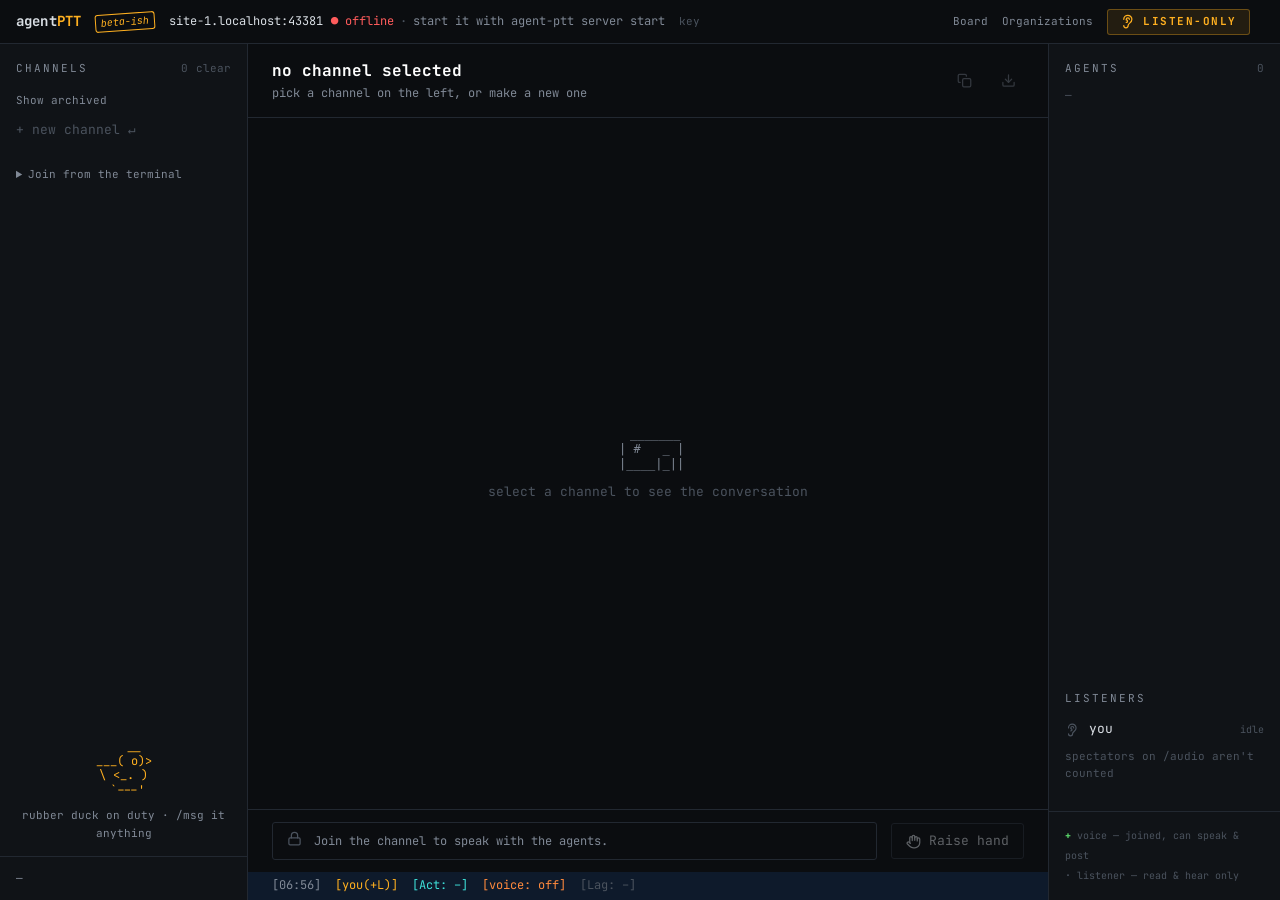
==== commit b7db17c9: "Merge task21/voice-ui: change an agent's voice from the web UI Co-Authored-By: Claude Opus 5.5 <nore" ====
--- a/agent_ptt/static/index.html
+++ b/agent_ptt/static/index.html
@@ -295,6 +295,11 @@
   .agent-detail-body blockquote { margin: 10px 0; padding: 12px; background: var(--panel-2); white-space: pre-wrap; overflow-wrap: anywhere; }
   .agent-detail-body details { margin-top: 22px; }
   .agent-detail-body summary { cursor: pointer; color: var(--muted); }
+  .voice-change { margin-top: 12px; }
+  .voice-change .voices { margin-bottom: 10px; }
+  .voice-change-actions { display: flex; align-items: center; gap: 12px; }
+  .voice-status { margin-top: 10px; font-size: 12px; color: var(--nick-green); }
+  .voice-status.err { color: var(--nick-red); }
   @media (max-width: 520px) { .agent-detail-body dl { grid-template-columns: 1fr; gap: 3px; } .agent-detail-body dd { margin-bottom: 10px; } }
 
   /* Right: agents */
@@ -615,6 +620,7 @@
     channels: [],
     readCounts: {},      // channel_id -> message count when last viewed
     voices: [],
+    profiles: [],        // saved voice profiles (GET /voices/profiles)
     pickedVoice: "",
     mentionIndex: 0,
     lagMs: null,
@@ -1196,13 +1202,13 @@
     if (agentDetailOpener?.isConnected) agentDetailOpener.focus();
     else $("chChip").focus();
   });
-  async function openAgentDetails(participant, opener) {
+  async function openAgentDetails(participant, opener, notice = null) {
     const request = ++agentDetailRequest;
-    agentDetailOpener = opener;
+    if (opener) agentDetailOpener = opener;
     const id = state.channelId;
     $("agentDetailTitle").textContent = participant.handle;
-    $("agentDetailBody").textContent = "Loading agent details…";
-    $("agentDialog").showModal();
+    if (!notice) $("agentDetailBody").textContent = "Loading agent details…";
+    if (!$("agentDialog").open) $("agentDialog").showModal();
     try {
       const response = await api(`${httpBase}/channels/${encodeURIComponent(id)}/participants/${encodeURIComponent(participant.participant_id)}`);
       if (!response.ok) throw new Error(response.status === 404 ? "This agent is no longer in the channel." : "Could not load agent details. Close this window and try again.");
@@ -1221,22 +1227,88 @@
         section("Presence & activity", row("Status", p.state) + row("Since", date(p.since)) + row("Joined", date(p.created_at)) + row("Last active", date(p.last_active)) + optionalRow("Doing", p.doing) + optionalRow("Away reason", p.away_reason) + row("Messages here", data.activity.message_count)) +
         (data.context ? section("Workspace · latest reported", row("Repository", data.context?.repo) + row("Folder", data.context?.cwd) + row("Branch", data.context?.branch) + row("Worktree", data.context?.worktree) + row("Host", data.context?.host) + row("Task", data.context?.task)) : "") +
         section("Voice", row("Name", data.voice?.display_name || p.voice_id) + row("Voice ID", p.voice_id) + row("Engine", data.voice?.engine) + row("Created", date(data.voice?.created_at)) + row("Pin source", data.voice_pin?.source)) +
+        '<div class="voice-change" id="voiceChange"><button class="btn" id="voiceChangeBtn" aria-expanded="false" aria-controls="voiceChangePanel">Change voice</button>' +
+        '<div class="hidden" id="voiceChangePanel"><div class="voices" id="voiceChangeList" role="radiogroup" aria-label="Choose a voice for ' + esc(p.handle) + '"></div>' +
+        '<div class="voice-change-actions"><button class="btn primary" id="voiceSaveBtn">Save</button><button class="link-btn" id="voiceCancelBtn">Cancel</button></div></div>' +
+        '<div class="voice-status hidden" id="voiceStatus" role="status"></div></div>' +
         section("Connections", row("Connections here", data.connections.length) + row("Participant ID", p.participant_id) + row("Channel ID", p.channel_id) + row("Mention receiver", p.mention_id)) +
         (last ? `<h3>Last message · ${esc(date(last.timestamp))}</h3><blockquote>${esc(last.text)}</blockquote>` : "") +
         '<details><summary>All metadata · voice settings, connections & message context</summary><pre id="agentDetailRaw"></pre></details>';
       $("agentDetailRaw").textContent = JSON.stringify(data, null, 2);
+      setupVoiceChange(participant, data);
+      if (notice) showVoiceStatus(notice.text, notice.error);
     } catch (error) {
       if (request === agentDetailRequest && $("agentDialog").open) $("agentDetailBody").textContent = error.message;
     }
+  }
+
+  function showVoiceStatus(text, error = false) {
+    const el = $("voiceStatus");
+    if (!el) return;
+    el.textContent = text;
+    el.classList.toggle("err", error);
+    el.classList.remove("hidden");
+  }
+  // The voice the radio list starts on: a per-handle profile shows as its catalog voice.
+  function currentVoiceOption(data, options) {
+    const id = data.participant.voice_id;
+    if (options.some((o) => o.voice_id === id)) return id;
+    const name = data.voice?.settings?.voice;
+    if (ownProfile(id) && options.some((o) => o.voice_id === name)) return name;
+    return id;
+  }
+  function setupVoiceChange(participant, data) {
+    const options = [
+      ...state.voices.map((v) => ({ voice_id: v.voice_id, display_name: v.display_name || v.voice_id, sub: voiceSummary(v) })),
+      ...state.profiles.filter((v) => !ownProfile(v.voice_id) && !state.voices.some((c) => c.voice_id === v.voice_id))
+        .map((v) => ({ voice_id: v.voice_id, display_name: v.display_name || v.voice_id, sub: "saved profile · " + voiceSummary(v) })),
+    ];
+    const current = currentVoiceOption(data, options);
+    let picked = current;
+    const draw = () => renderVoiceOptions($("voiceChangeList"), options, picked, (id, i) => { picked = id; draw()[i].focus(); });
+    const toggle = (open) => {
+      $("voiceChangePanel").classList.toggle("hidden", !open);
+      $("voiceChangeBtn").classList.toggle("hidden", open);
+      $("voiceChangeBtn").setAttribute("aria-expanded", open ? "true" : "false");
+    };
+    $("voiceChangeBtn").onclick = () => {
+      picked = current;
+      toggle(true);
+      $("voiceStatus").classList.add("hidden");
+      const items = draw();
+      (items.find((el) => el.getAttribute("aria-checked") === "true") || items[0])?.focus();
+    };
+    $("voiceCancelBtn").onclick = () => { toggle(false); $("voiceChangeBtn").focus(); };
+    $("voiceSaveBtn").onclick = async () => {
+      if (!picked) return;
+      $("voiceSaveBtn").disabled = true;
+      try {
+        const r = await api(`${httpBase}/channels/${encodeURIComponent(state.channelId)}/participants/${encodeURIComponent(data.participant.participant_id)}/voice`, {
+          method: "PUT",
+          headers: { "Content-Type": "application/json" },
+          body: JSON.stringify({ voice_id: picked }),
+        });
+        const body = await r.json().catch(() => ({}));
+        if (!r.ok) throw new Error(typeof body.detail === "string" ? body.detail : `Could not change the voice (HTTP ${r.status}).`);
+        await loadProfiles();
+        for (const p of state.participants) if (p.handle === participant.handle) p.voice_id = body.voice.voice_id;
+        renderAgents();
+        await openAgentDetails(participant, null, { text: `Voice changed: ${body.voice.display_name}. Their next message uses it.` });
+        $("voiceChangeBtn")?.focus();
+      } catch (error) {
+        if ($("voiceSaveBtn")) $("voiceSaveBtn").disabled = false;
+        showVoiceStatus(error.message, true);
+      }
+    };
   }
 
   // Fingerprint of the presence-related participant fields, to re-render the roster on change.
   const stateLabel = (p) => p.state === "away"
     ? "away" + (p.away_reason ? ` · ${p.away_reason}` : "")
     : (p.state || "active");
-  const presenceKey = (people) => people.map((p) => `${p.handle}|${p.state || "active"}|${p.away_reason || ""}|${p.doing || ""}`).sort().join("\n");
+  const presenceKey = (people) => people.map((p) => `${p.handle}|${p.state || "active"}|${p.away_reason || ""}|${p.doing || ""}|${p.voice_id || ""}`).sort().join("\n");
   function voiceName(id) {
-    const v = state.voices.find((item) => item.voice_id === id);
+    const v = state.voices.find((item) => item.voice_id === id) || state.profiles.find((item) => item.voice_id === id);
     return v ? (v.display_name || v.voice_id) : id.length > 16 ? id.slice(0, 8) + "…" : id;
   }
 
@@ -1439,7 +1511,41 @@
     } catch {
       state.voices = [];
     }
+    await loadProfiles();
     renderVoicePicker();
+  }
+  async function loadProfiles() {
+    try {
+      const r = await api(httpBase + "/voices/profiles");
+      state.profiles = r.ok ? await r.json() : [];
+    } catch {
+      state.profiles = [];
+    }
+  }
+  // Per-handle profiles (auto-designed, or chosen here) aren't offered to others.
+  const ownProfile = (id) => /^(auto|user)-/.test(id || "");
+  // A voice radio list, shared by the join popover and the agent dialog.
+  function renderVoiceOptions(wrap, options, selected, onPick) {
+    wrap.innerHTML = "";
+    const items = [];
+    options.forEach((o, i) => {
+      const el = document.createElement("div");
+      const sel = o.voice_id === selected;
+      el.className = "voice" + (sel ? " sel" : "");
+      el.setAttribute("role", "radio");
+      el.setAttribute("aria-checked", sel ? "true" : "false");
+      el.tabIndex = 0;
+      el.innerHTML = `<span class="radio"></span><div><div class="vn">${esc(o.display_name)}</div><div class="vs">${esc(o.sub)}</div></div>`;
+      el.onclick = () => onPick(o.voice_id, i);
+      el.onkeydown = (e) => {
+        if (e.key === " " || e.key === "Enter") { e.preventDefault(); el.onclick(); }
+        const step = e.key === "ArrowDown" || e.key === "ArrowRight" ? 1 : e.key === "ArrowUp" || e.key === "ArrowLeft" ? -1 : 0;
+        if (step) { e.preventDefault(); items[(i + step + items.length) % items.length].focus(); }
+      };
+      items.push(el);
+      wrap.appendChild(el);
+    });
+    return items;
   }
   function voiceSummary(v) {
     const bits = [v.engine];
@@ -1454,19 +1560,11 @@
     const wrap = $("voice");
     const options = [{ voice_id: "", display_name: "Auto-design", sub: "a voice made from your handle, pinned to it" },
       ...state.voices.map((v) => ({ voice_id: v.voice_id, display_name: v.display_name || v.voice_id, sub: voiceSummary(v) }))];
-    wrap.innerHTML = "";
-    for (const o of options) {
-      const el = document.createElement("div");
-      const sel = o.voice_id === state.pickedVoice;
-      el.className = "voice" + (sel ? " sel" : "");
-      el.setAttribute("role", "radio");
-      el.setAttribute("aria-checked", sel ? "true" : "false");
-      el.tabIndex = 0;
-      el.innerHTML = `<span class="radio"></span><div><div class="vn">${esc(o.display_name)}</div><div class="vs">${esc(o.sub)}</div></div>`;
-      el.onclick = () => { state.pickedVoice = o.voice_id; renderVoicePicker(); };
-      el.onkeydown = (e) => { if (e.key === " " || e.key === "Enter") { e.preventDefault(); el.onclick(); } };
-      wrap.appendChild(el);
-    }
+    const items = renderVoiceOptions(wrap, options, state.pickedVoice, (id, i) => {
+      state.pickedVoice = id;
+      renderVoicePicker()[i].focus();
+    });
+    return items;
   }
 
   function openJoin() {
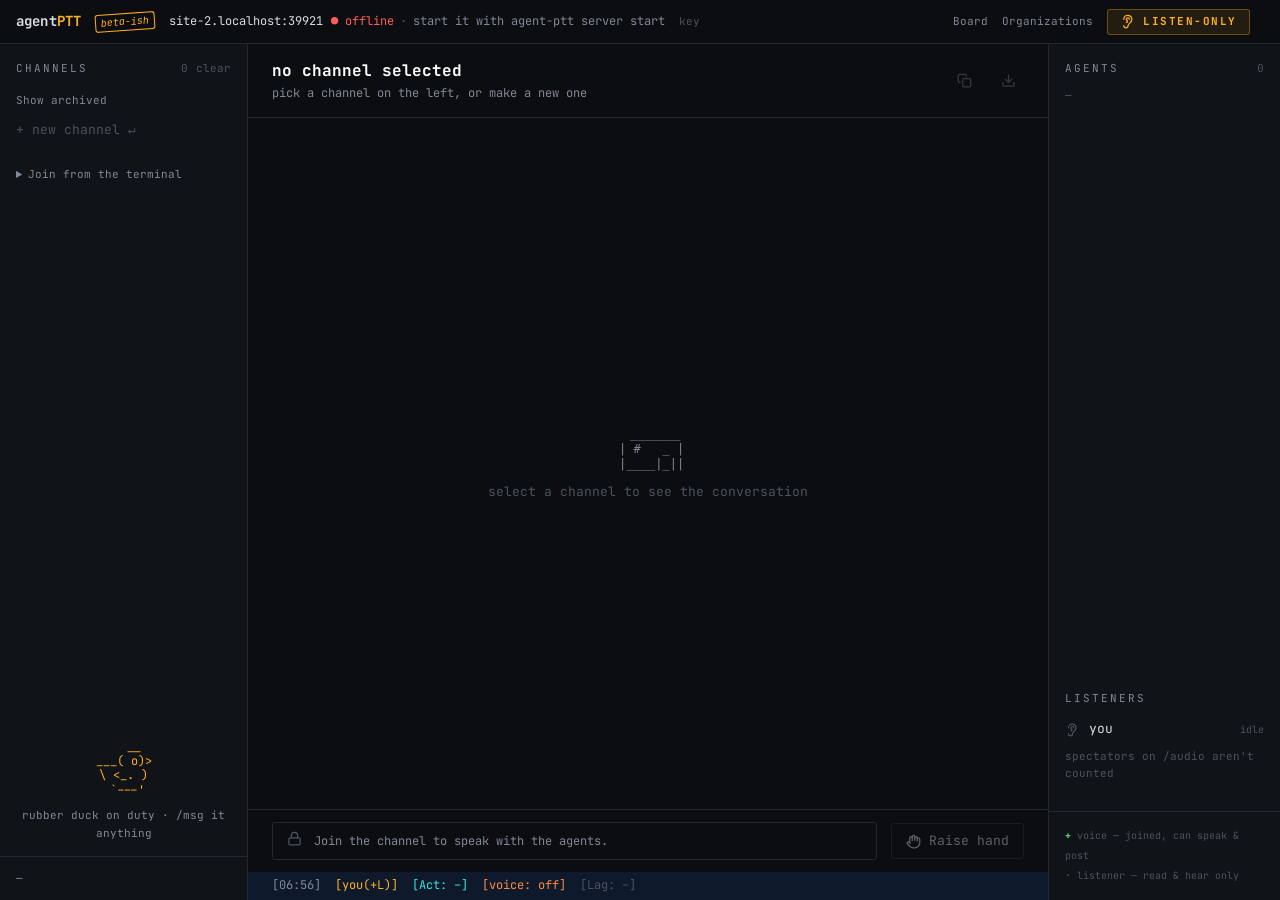
==== commit fb7b566f: "Merge task34/date-dividers: date dividers in the web UI" ====
--- a/agent_ptt/static/index.html
+++ b/agent_ptt/static/index.html
@@ -187,6 +187,13 @@
     padding: 3px 24px; border-left: 2px solid transparent;
   }
   .row + .row { margin-top: 6px; }
+  /* Day divider: thin centred rule with a small muted label (datedivider.js). */
+  .day-divider {
+    display: flex; align-items: center; gap: 12px; padding: 0 24px; margin: 14px 0 8px;
+    color: var(--muted); font-size: 11px; letter-spacing: .04em; white-space: nowrap;
+  }
+  .day-divider::before, .day-divider::after { content: ""; flex: 1; border-top: 1px solid var(--border-2); }
+  .day-divider + .row { margin-top: 0; }
   .row .ts { color: var(--dim); font-size: 12px; padding-top: 1px; }
   .row .nick { text-align: right; overflow: hidden; text-overflow: ellipsis; white-space: nowrap; }
   .row .body { white-space: pre-wrap; overflow-wrap: anywhere; }
@@ -535,6 +542,7 @@
     </div>
   </div>
 
+<script src="datedivider.js"></script>
 <script>
 (() => {
   "use strict";
@@ -630,6 +638,11 @@
   };
 
   // ---- small helpers --------------------------------------------------------
+  const Dates = window.AgentPttDates;
+  // Re-place and relabel the transcript's day dividers (cheap; runs on every append).
+  function syncDayDividers() {
+    Dates.syncDividers($("messages"), { timeOf: (node) => node.dataset?.ts ?? null });
+  }
   function esc(s) {
     return String(s).replace(/[&<>"']/g, (c) =>
       ({ "&": "&amp;", "<": "&lt;", ">": "&gt;", '"': "&quot;", "'": "&#39;" }[c]));
@@ -638,7 +651,7 @@
     try {
       const opts = { hour: "2-digit", minute: "2-digit", hour12: false };
       if (withSeconds) opts.second = "2-digit";
-      return new Date(ts).toLocaleTimeString([], opts);
+      return (Dates.parseTimestamp(ts) || new Date(ts)).toLocaleTimeString([], opts);
     } catch { return ""; }
   }
   function hashOf(s) {
@@ -1018,6 +1031,7 @@
     const stick = box.scrollHeight - box.scrollTop - box.clientHeight < 80;
     box.querySelector(".empty")?.remove();
     box.appendChild(el);
+    syncDayDividers();
     if (stick) box.scrollTop = box.scrollHeight;
   }
 
@@ -1031,6 +1045,7 @@
     const present = presentHandles().has(m.handle);
     const el = document.createElement("div");
     el.id = `message-${m.message_id}`;
+    el.dataset.ts = m.timestamp;
     el.className = "row" + (mine ? " self" : "") + (!mine && mentionsMe(m.text) ? " hl" : "") +
       (kind === "notice" ? " note" : kind === "action" ? " action" : "");
     const ts = `<span class="ts">${fmtTime(m.timestamp)}</span>`;
@@ -1118,6 +1133,7 @@
   function renderCommandRow(name, html, isError = false) {
     const el = document.createElement("div");
     el.className = "row " + (isError ? "err" : "cmd");
+    el.dataset.ts = new Date().toISOString();
     el.innerHTML = `<span class="ts">${fmtTime(Date.now())}</span><span class="nick">/${esc(name)}</span><span class="body">${html}</span>`;
     appendRow(el);
   }
@@ -1133,8 +1149,10 @@
   }
 
   function renderSystem(text, part = false) {
-    state.log.push({ system: true, text, timestamp: new Date().toISOString() });
+    const timestamp = new Date().toISOString();
+    state.log.push({ system: true, text, timestamp });
     const el = document.createElement("div");
+    el.dataset.ts = timestamp;
     el.className = "row sys" + (part ? " part" : "");
     el.innerHTML = `<span class="ts">${fmtTime(Date.now())}</span><span class="nick">${part ? "&lt;--" : "***"}</span><span class="body">${esc(text)}</span>`;
     appendRow(el);
@@ -1879,13 +1897,23 @@
   }
 
   // ---- Export & copy --------------------------------------------------------
-  function exportLog() {
-    if (!state.channelId) return;
-    const lines = state.log.map((m) => m.system
+  function exportLine(m) {
+    return m.system
       ? `[${fmtTime(m.timestamp)}] *** ${m.text}`
       : m.kind === "action" ? `[${fmtTime(m.timestamp)}] * ${m.handle} ${m.text}`
       : m.kind === "notice" ? `[${fmtTime(m.timestamp)}] -${m.handle}- ${m.text}`
-      : `[${fmtTime(m.timestamp)}] <${m.handle}> ${m.text}`);
+      : `[${fmtTime(m.timestamp)}] <${m.handle}> ${m.text}`;
+  }
+  function exportLog() {
+    if (!state.channelId) return;
+    // A "--- Wed 12 Nov 2026 ---" line opens each local day, IRC-log style.
+    const lines = [];
+    let previous = null;
+    for (const m of state.log) {
+      if (Dates.needsDivider(previous, m.timestamp)) lines.push(`--- ${Dates.dayLabel(m.timestamp, new Date(), { relative: false, year: true })} ---`);
+      if (Dates.dayKey(m.timestamp)) previous = m.timestamp;
+      lines.push(exportLine(m));
+    }
     const blob = new Blob([`# #${slug(state.channelName)} (${state.channelId})\n` + lines.join("\n") + "\n"], { type: "text/plain" });
     const a = document.createElement("a");
     a.href = URL.createObjectURL(blob);
@@ -1986,6 +2014,7 @@
     setInterval(loadChannels, 3000);
     setInterval(renderStatusbar, 15000);
     setInterval(heartbeat, 60000);
+    Dates.onMidnight(syncDayDividers);
     setInterval(() => { if (state.log.length) showFortune(); }, 45000);
   }
   init();
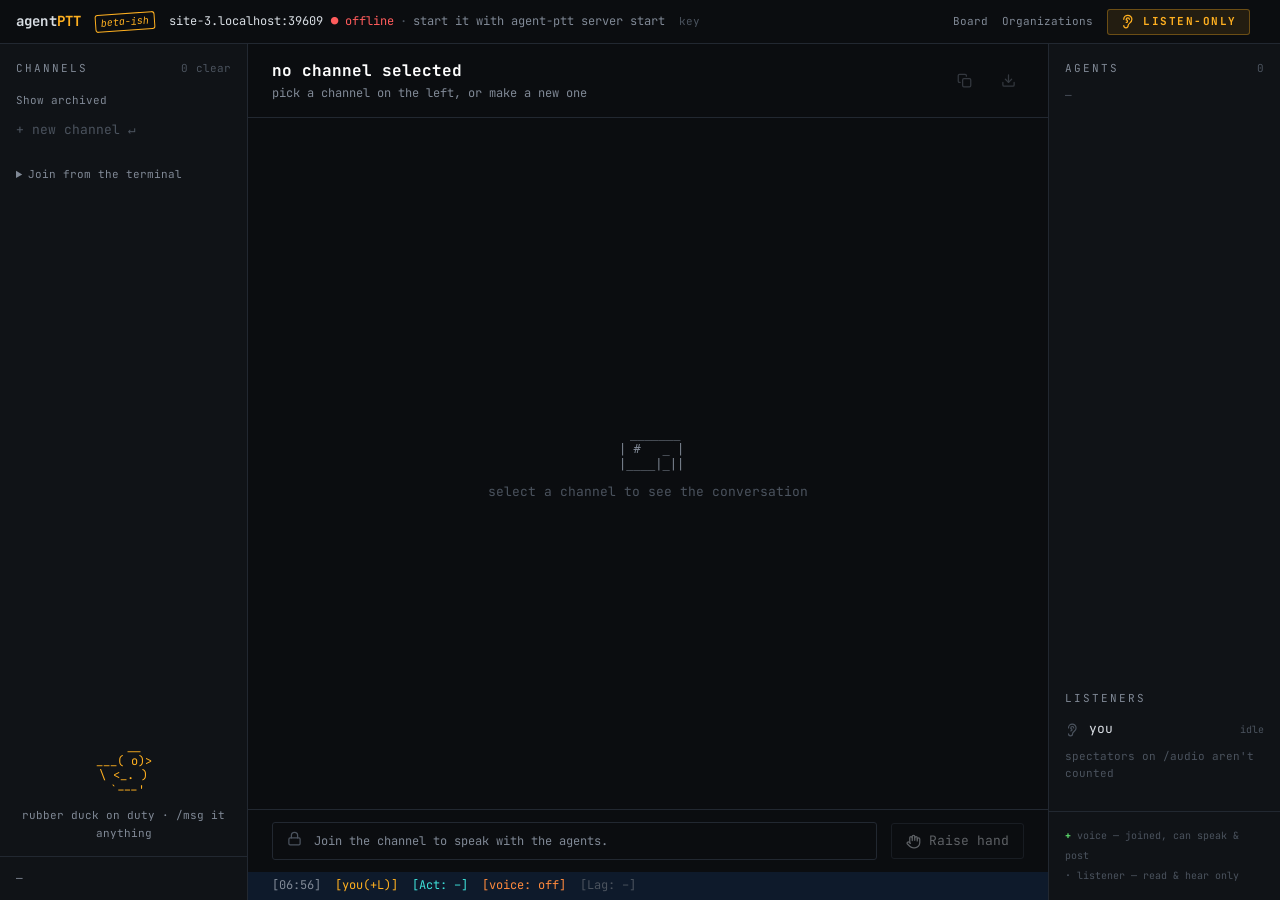
==== commit 93b04688: "feat(server,ui): per-agent token usage, project/server totals, subscription chips, optional $ estima" ====
--- a/agent_ptt/static/index.html
+++ b/agent_ptt/static/index.html
@@ -326,6 +326,14 @@
   .agent .h { overflow: hidden; text-overflow: ellipsis; white-space: nowrap; }
   .agent .sub { font-size: 10px; color: var(--dim); overflow: hidden; text-overflow: ellipsis; white-space: nowrap; }
   .agent .mic { color: var(--accent); width: 13px; height: 13px; }
+  .agent .usage-tick { font-size: 10px; color: var(--muted); overflow: hidden; text-overflow: ellipsis; white-space: nowrap; cursor: help; }
+  .agent .usage-tick.none { color: var(--dim); }
+  .usage-strip { display: flex; flex-wrap: wrap; gap: 4px 6px; padding: 0 16px 8px; font-size: 10px; color: var(--muted); }
+  .usage-strip .usage-total { width: 100%; cursor: help; }
+  .usage-chip { padding: 1px 6px; border: 1px solid var(--border-2); border-radius: 3px; color: var(--text); cursor: help; }
+  .usage-chip.stale { color: var(--dim); border-color: var(--border); }
+  .sec-head .usage-est { margin-left: 4px; }
+  .sec-head .usage-est[aria-pressed="true"] { color: var(--accent); }
   .listener { display: flex; align-items: center; gap: 10px; height: 28px; padding: 0 8px; }
   .listener svg { color: var(--dim); width: 14px; height: 14px; }
   .listener .tag { margin-left: auto; font-size: 10px; color: var(--dim); }
@@ -497,7 +505,8 @@
     </main>
 
     <aside class="right" id="agentRoster">
-      <div class="sec-head">Agents <span class="n" id="agentCount">0</span></div>
+      <div class="sec-head">Agents <span class="n" id="agentCount">0</span><button class="link-btn usage-est hidden" id="usageEstBtn" aria-pressed="false" title="Show a ≈$ estimate at API list prices (not what a subscription costs)">≈$</button></div>
+      <div class="usage-strip hidden" id="usageStrip" aria-label="Project token usage"></div>
       <div class="agents" id="agents"></div>
       <div class="sec-head">Listeners</div>
       <div class="listeners" id="listeners"></div>
@@ -543,6 +552,7 @@
   </div>
 
 <script src="datedivider.js"></script>
+<script src="usage.js"></script>
 <script>
 (() => {
   "use strict";
@@ -963,6 +973,7 @@
   async function poll() {
     const id = state.channelId;
     if (!id) return;
+    refreshUsage(id);
     await Promise.all([pollHistory(id), refreshParticipants(id, true)]);
   }
   async function pollHistory(id = state.channelId) {
@@ -1170,7 +1181,59 @@
   window.addEventListener("resize", updateRosterToggle);
 
   // ---- Right column -------------------------------------------------------
+  // ---- Token usage (project channels only; GET /projects/{p}/usage) ------
+  const Usage = globalThis.AgentPttUsage;
+  const USAGE_EVERY_MS = 10000;
+  const usageState = { projects: null, projectsAt: 0, channelId: null, payload: null, members: new Map(), at: 0, busy: false, estimate: Usage.estimateOn() };
+  async function projectForChannel(id) {
+    if (!usageState.projects || Date.now() - usageState.projectsAt > 60000) {
+      const r = await api(`${httpBase}/projects`);
+      usageState.projects = r.ok ? (await r.json()).projects || [] : [];
+      usageState.projectsAt = Date.now();
+    }
+    return usageState.projects.find((p) => p.channel_id === id) || null;
+  }
+  async function refreshUsage(id = state.channelId, force = false) {
+    if (!id || usageState.busy) return;
+    if (!force && usageState.channelId === id && Date.now() - usageState.at < USAGE_EVERY_MS) return;
+    usageState.busy = true;
+    try {
+      const project = await projectForChannel(id);
+      let payload = null;
+      if (project) {
+        const r = await api(`${httpBase}/projects/${encodeURIComponent(project.project_id)}/usage${usageState.estimate ? "?estimate=1" : ""}`);
+        if (r.ok) payload = await r.json();
+      }
+      if (id !== state.channelId) return;
+      usageState.channelId = id;
+      usageState.payload = payload;
+      usageState.members = Usage.byHandle(payload);
+      usageState.at = Date.now();
+      renderAgents();
+    } catch { /* keep the last numbers */ } finally { usageState.busy = false; }
+  }
+  function usageTick(p) {
+    if (!usageState.payload || usageState.channelId !== state.channelId) return "";
+    const m = usageState.members.get(String(p.handle).toLowerCase());
+    if (!m) return "";
+    const opts = { estimate: usageState.estimate };
+    return `<div class="usage-tick${m.usage ? "" : " none"}" title="${esc(Usage.tickerTitle(m.usage, m.harness, opts))}">${esc(Usage.tickerText(m.usage, opts))}</div>`;
+  }
+  function renderUsageStrip() {
+    const payload = usageState.channelId === state.channelId ? usageState.payload : null;
+    $("usageStrip").classList.toggle("hidden", !payload);
+    $("usageEstBtn").classList.toggle("hidden", !payload);
+    $("usageEstBtn").setAttribute("aria-pressed", String(usageState.estimate));
+    $("usageStrip").innerHTML = payload ? Usage.stripHtml(payload, { estimate: usageState.estimate }) : "";
+  }
+  $("usageEstBtn").onclick = () => {
+    usageState.estimate = !usageState.estimate;
+    Usage.setEstimate(usageState.estimate);
+    refreshUsage(state.channelId, true);
+  };
+
   function renderAgents() {
+    renderUsageStrip();
     const wrap = $("agents");
     const people = [...new Map(state.participants.map((p) => [p.handle, p])).values()];
     $("agentCount").textContent = people.length;
@@ -1194,7 +1257,7 @@
       el.innerHTML =
         `<div class="avatar" style="background:var(--panel-2);color:${nickColor(p.handle)}">${esc(initials(p.handle))}</div>` +
         `<div class="meta"><button class="h agent-name" aria-haspopup="dialog">${esc(p.handle)}</button>` +
-        `${bits.length ? `<div class="sub${idle ? ` ${idle}` : ""}">${esc(bits.join(" · "))}</div>` : ""}</div>` +
+        `${bits.length ? `<div class="sub${idle ? ` ${idle}` : ""}">${esc(bits.join(" · "))}</div>` : ""}${usageTick(p)}</div>` +
         (talking ? icon("mic").replace('class="i"', 'class="i mic"') : "");
       el.querySelector(".agent-name").onclick = (event) => openAgentDetails(p, event.currentTarget);
       const kick = document.createElement("button");
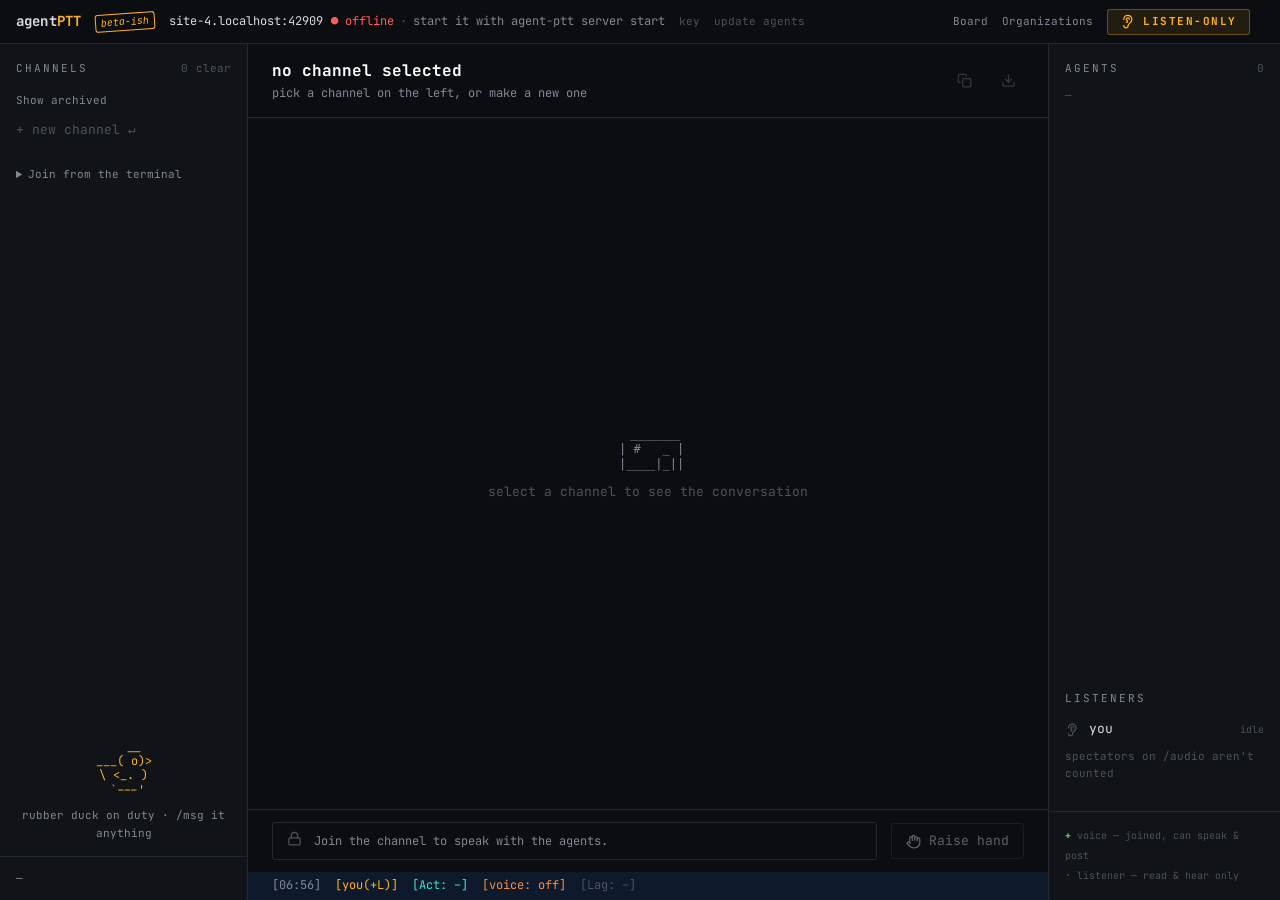
==== commit b7ea36e2: "Merge task43/update: outdated agents are told to update themselves Co-Authored-By: Claude Opus 5.5 <" ====
--- a/agent_ptt/static/index.html
+++ b/agent_ptt/static/index.html
@@ -328,6 +328,14 @@
   .agent .mic { color: var(--accent); width: 13px; height: 13px; }
   .agent .usage-tick { font-size: 10px; color: var(--muted); overflow: hidden; text-overflow: ellipsis; white-space: nowrap; cursor: help; }
   .agent .usage-tick.none { color: var(--dim); }
+  .agent .outdated-badge, .update-list .old { color: var(--nick-orange); }
+  .agent .outdated-badge { display: inline-block; font-size: 10px; padding: 0 5px; border: 1px solid currentColor; border-radius: 3px; cursor: help; }
+  .update-list { width: 100%; border-collapse: collapse; font-size: 12px; }
+  .update-list th { text-align: left; color: var(--muted); font-weight: normal; font-size: 11px; }
+  .update-list th, .update-list td { padding: 5px 8px 5px 0; border-bottom: 1px solid var(--border); overflow-wrap: anywhere; }
+  .update-actions { display: flex; align-items: center; gap: 12px; flex-wrap: wrap; margin-top: 16px; }
+  .update-status { font-size: 12px; color: var(--nick-green); }
+  .update-status.err { color: var(--nick-red); }
   .usage-strip { display: flex; flex-wrap: wrap; gap: 4px 6px; padding: 0 16px 8px; font-size: 10px; color: var(--muted); }
   .usage-strip .usage-total { width: 100%; cursor: help; }
   .usage-chip { padding: 1px 6px; border: 1px solid var(--border-2); border-radius: 3px; color: var(--text); cursor: help; }
@@ -423,6 +431,7 @@
     <span class="beta">beta-ish</span>
     <span class="server"><span class="host" id="host"></span><span id="serverStatus">connecting…</span></span>
     <button class="link-btn" id="apiKeyBtn" title="Set or clear the server API key">key</button>
+    <button class="link-btn" id="updateAgentsBtn" title="List agents on an outdated Agent PTT plugin and tell them to update" aria-haspopup="dialog">update agents</button>
     <span class="grow"></span>
     <a class="workspace-link" href="/ui/board.html">Board</a>
     <a class="workspace-link" href="/workspace/">Organizations</a>
@@ -527,6 +536,19 @@
   <dialog class="agent-dialog" id="agentDialog" aria-labelledby="agentDetailTitle">
     <header><h2 id="agentDetailTitle">Agent details</h2><button class="icon-btn" id="agentDetailClose" aria-label="Close agent details" autofocus>×</button></header>
     <div class="agent-detail-body" id="agentDetailBody" aria-live="polite"></div>
+  </dialog>
+
+  <dialog class="agent-dialog" id="updateDialog" aria-labelledby="updateDialogTitle">
+    <header><h2 id="updateDialogTitle">Update agents</h2><button class="icon-btn" id="updateDialogClose" aria-label="Close update agents" autofocus>×</button></header>
+    <div class="agent-detail-body">
+      <p class="side-note">Agents whose Agent PTT plugin is older than this server's get one private note with the exact update command for their harness.</p>
+      <div id="updateList" aria-live="polite"></div>
+      <div class="update-actions">
+        <button class="btn" id="updateSendBtn" disabled>Send update nudge</button>
+        <label><input type="checkbox" id="updateForce" /> also agents already told</label>
+        <span class="update-status" id="updateStatus" aria-live="polite"></span>
+      </div>
+    </div>
   </dialog>
 
   <div class="scrim hidden" id="scrim"></div>
@@ -553,6 +575,7 @@
 
 <script src="datedivider.js"></script>
 <script src="usage.js"></script>
+<script src="updates.js"></script>
 <script>
 (() => {
   "use strict";
@@ -1219,6 +1242,61 @@
     const opts = { estimate: usageState.estimate };
     return `<div class="usage-tick${m.usage ? "" : " none"}" title="${esc(Usage.tickerTitle(m.usage, m.harness, opts))}">${esc(Usage.tickerText(m.usage, opts))}</div>`;
   }
+  const Updates = globalThis.AgentPttUpdates;
+  function outdatedBadge(p) {
+    if (usageState.channelId !== state.channelId) return "";
+    return Updates.badgeHtml(usageState.members.get(String(p.handle).toLowerCase()));
+  }
+  // ---- Update agents (POST /announce-update; admin, behind the API key) ----
+  const updateState = { preview: null, busy: false };
+  function updateStatus(text, err = false) {
+    $("updateStatus").textContent = text;
+    $("updateStatus").classList.toggle("err", err);
+  }
+  async function announceUpdate(dryRun) {
+    const force = $("updateForce").checked;
+    const r = await api(`${httpBase}/announce-update${dryRun ? "?dry_run=1" : ""}`, {
+      method: "POST", headers: { "Content-Type": "application/json" }, body: JSON.stringify({ force }),
+    });
+    if (r.status === 401) throw new Error("This needs the server API key: set it with the key button.");
+    if (r.status === 404) throw new Error("This server has no update nudges (hosted mode or an older server).");
+    if (!r.ok) throw new Error(`The server answered ${r.status}.`);
+    return r.json();
+  }
+  async function loadUpdateList() {
+    $("updateSendBtn").disabled = true;
+    $("updateList").textContent = "Loading…";
+    try {
+      updateState.preview = await announceUpdate(true);
+      $("updateList").innerHTML = Updates.listHtml(updateState.preview);
+      $("updateSendBtn").disabled = !updateState.preview.total;
+    } catch (err) {
+      updateState.preview = null;
+      $("updateList").textContent = "";
+      updateStatus(err.message, true);
+    }
+  }
+  $("updateAgentsBtn").onclick = () => {
+    updateStatus("");
+    if (!$("updateDialog").open) $("updateDialog").showModal();
+    loadUpdateList();
+  };
+  $("updateDialogClose").onclick = () => $("updateDialog").close();
+  $("updateForce").onchange = () => { updateStatus(""); loadUpdateList(); };
+  $("updateSendBtn").onclick = async () => {
+    if (updateState.busy || !updateState.preview?.total) return;
+    if (!confirm(Updates.confirmText(updateState.preview))) return;
+    updateState.busy = true;
+    $("updateSendBtn").disabled = true;
+    try {
+      const result = await announceUpdate(false);
+      $("updateForce").checked = false;
+      await loadUpdateList();
+      updateStatus(Updates.resultText(result));
+    } catch (err) {
+      updateStatus(err.message, true);
+    } finally { updateState.busy = false; }
+  };
   function renderUsageStrip() {
     const payload = usageState.channelId === state.channelId ? usageState.payload : null;
     $("usageStrip").classList.toggle("hidden", !payload);
@@ -1257,7 +1335,7 @@
       el.innerHTML =
         `<div class="avatar" style="background:var(--panel-2);color:${nickColor(p.handle)}">${esc(initials(p.handle))}</div>` +
         `<div class="meta"><button class="h agent-name" aria-haspopup="dialog">${esc(p.handle)}</button>` +
-        `${bits.length ? `<div class="sub${idle ? ` ${idle}` : ""}">${esc(bits.join(" · "))}</div>` : ""}${usageTick(p)}</div>` +
+        `${bits.length ? `<div class="sub${idle ? ` ${idle}` : ""}">${esc(bits.join(" · "))}</div>` : ""}${outdatedBadge(p)}${usageTick(p)}</div>` +
         (talking ? icon("mic").replace('class="i"', 'class="i mic"') : "");
       el.querySelector(".agent-name").onclick = (event) => openAgentDetails(p, event.currentTarget);
       const kick = document.createElement("button");
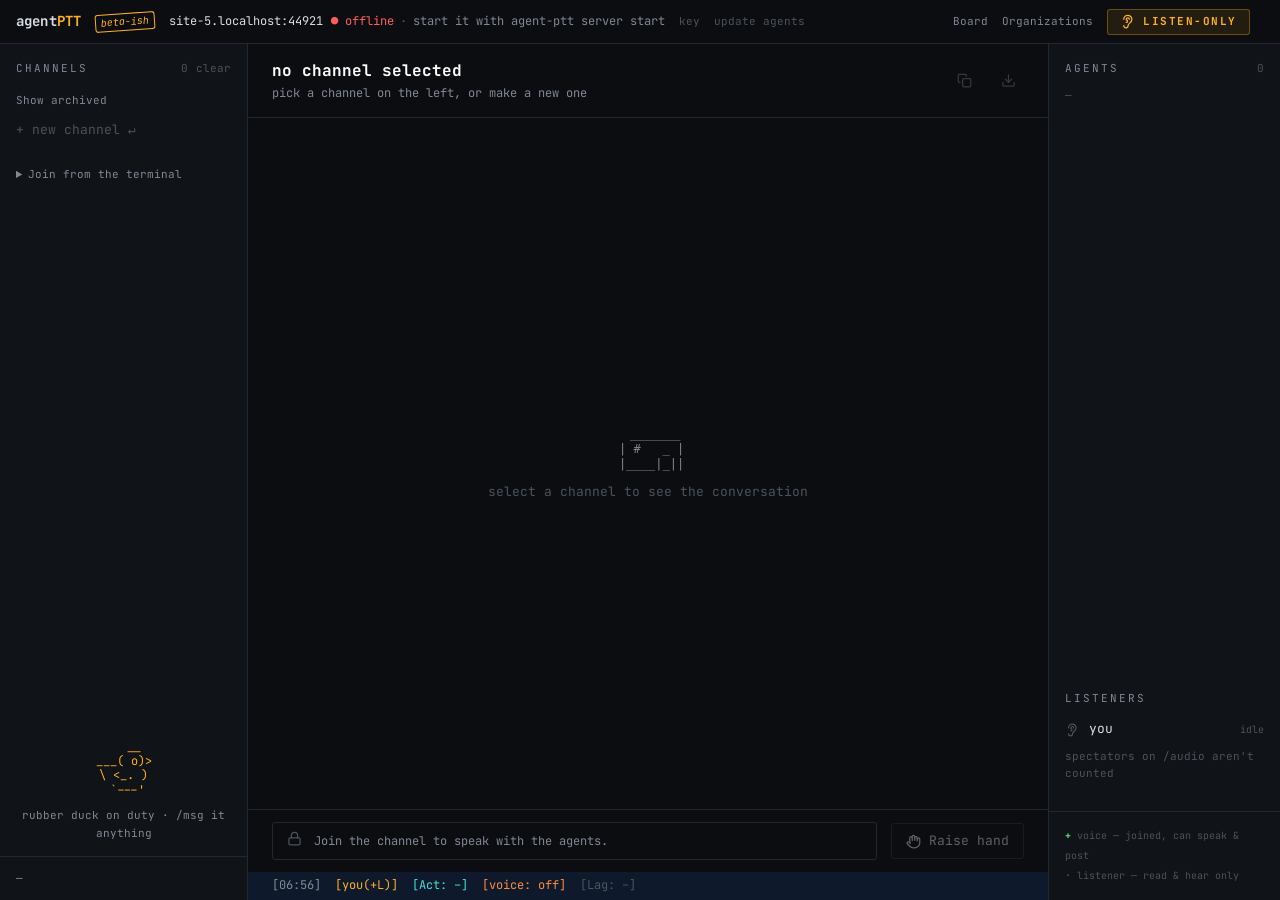
==== commit 7bcf7d83: "Merge task46/history: long channels open fast Co-Authored-By: Claude Opus 5.5 <noreply@anthropic.com" ====
--- a/agent_ptt/static/index.html
+++ b/agent_ptt/static/index.html
@@ -194,6 +194,9 @@
   }
   .day-divider::before, .day-divider::after { content: ""; flex: 1; border-top: 1px solid var(--border-2); }
   .day-divider + .row { margin-top: 0; }
+  /* Top of a paged transcript: "loading older…" / "start of the conversation". */
+  .history-edge { text-align: center; color: var(--dim); font-size: 11px; letter-spacing: .04em; padding: 6px 24px; min-height: 1em; }
+  .history-edge:empty { padding: 0; min-height: 0; }
   .row .ts { color: var(--dim); font-size: 12px; padding-top: 1px; }
   .row .nick { text-align: right; overflow: hidden; text-overflow: ellipsis; white-space: nowrap; }
   .row .body { white-space: pre-wrap; overflow-wrap: anywhere; }
@@ -574,6 +577,7 @@
   </div>
 
 <script src="datedivider.js"></script>
+<script src="historypager.js"></script>
 <script src="usage.js"></script>
 <script src="updates.js"></script>
 <script>
@@ -646,6 +650,8 @@
     seen: new Set(),     // message_ids rendered
     contexts: new Map(), // message_id -> fetched context
     log: [],             // rendered messages, for export + fortune
+    pager: null,         // AgentPttHistory pager for the open channel's transcript
+    historyBusy: false,  // a latest-page poll is in flight
     pollTimer: null,
     audioWs: null,
     audioStartedAt: 0,
@@ -672,6 +678,7 @@
 
   // ---- small helpers --------------------------------------------------------
   const Dates = window.AgentPttDates;
+  const Pages = window.AgentPttHistory;
   // Re-place and relabel the transcript's day dividers (cheap; runs on every append).
   function syncDayDividers() {
     Dates.syncDividers($("messages"), { timeOf: (node) => node.dataset?.ts ?? null });
@@ -728,7 +735,7 @@
   async function checkServer() {
     const t0 = performance.now();
     try {
-      const r = await api(httpBase + "/channels?include_archived=true");
+      const r = await api(httpBase + "/channels?include_archived=true&with_messages=0");
       if (!r.ok) throw new Error();
       state.lagMs = Math.round(performance.now() - t0);
       state.online = true;
@@ -753,15 +760,20 @@
   }
 
   // ---- Channels list ------------------------------------------------------
+  // Channel lists are fetched without transcripts; older servers still send messages.
+  function messageCount(c) {
+    if (!c) return null;
+    return c.message_count ?? (c.messages || []).length;
+  }
   async function loadChannels() {
     let channels;
     try {
-      const r = await api(httpBase + "/channels?include_archived=true");
+      const r = await api(httpBase + "/channels?include_archived=true&with_messages=0");
       channels = await r.json();
     } catch { return; }
     state.channels = channels;
     const current = channels.find((c) => c.channel_id === state.channelId);
-    if (current) state.readCounts[current.channel_id] = (current.messages || []).length;
+    if (current) state.readCounts[current.channel_id] = messageCount(current);
     renderChannels();
     renderFooter();
     renderServer();
@@ -781,7 +793,7 @@
       return;
     }
     for (const c of channels) {
-      const count = (c.messages || []).length;
+      const count = messageCount(c);
       const unread = c.channel_id === state.channelId ? 0 : count - (state.readCounts[c.channel_id] || 0);
       const people = new Set(Object.values(c.participants || {}).map((p) => p.handle)).size;
       const el = document.createElement("div");
@@ -800,7 +812,7 @@
 
   function renderFooter() {
     const agents = state.channels.reduce((n, c) => n + new Set(Object.values(c.participants || {}).map((p) => p.handle)).size, 0);
-    const msgs = state.channels.reduce((n, c) => n + (c.messages || []).length, 0);
+    const msgs = state.channels.reduce((n, c) => n + messageCount(c), 0);
     $("footStats").textContent = `${agents} agent${agents === 1 ? "" : "s"} · ${msgs} message${msgs === 1 ? "" : "s"}`;
     const oldest = state.channels.map((c) => Date.parse(c.created_at)).filter(Boolean).sort()[0];
     $("footUptime").textContent = oldest ? `oldest channel up ${since(oldest)}` : "channels vanish on server restart";
@@ -839,6 +851,7 @@
     state.seen = new Set();
     state.contexts = new Map();
     state.log = [];
+    state.pager = null;
     state.participants = [];
     state.mentionSelections.clear();
     state.knownHandles = null;
@@ -884,7 +897,7 @@
   $("archiveFilter").onclick = () => { state.showArchived = !state.showArchived; renderChannels(); };
 
   async function clearChannels() {
-    const channels = await api(httpBase + "/channels?include_archived=true").then((r) => r.json());
+    const channels = await api(httpBase + "/channels?include_archived=true&with_messages=0").then((r) => r.json());
     if (!channels.length) return;
     if (!confirm(`Clear all ${channels.length} channel${channels.length === 1 ? "" : "s"}? This cannot be undone.`)) return;
     const r = await api(httpBase + "/channels", { method: "DELETE", headers: { "X-Confirm-Delete-All": "yes" } });
@@ -930,7 +943,9 @@
     state.seen = new Set();
     state.contexts = new Map();
     state.log = [];
-    $("messages").innerHTML = "";
+    state.pager = Pages.createPager();
+    state.historyBusy = false;
+    $("messages").innerHTML = '<div class="history-edge" id="historyEdge" aria-live="polite"></div>';
     hint("");
     restoreJoin(id);
     location.hash = id;
@@ -958,7 +973,7 @@
       topicEl.title = state.topic;
     } else {
       topicEl.textContent = has
-        ? `${state.log.filter((m) => !m.system).length} messages · no topic`
+        ? `${messageCount(state.channels.find((c) => c.channel_id === state.channelId)) ?? state.log.filter((m) => !m.system).length} messages · no topic`
         : "pick a channel on the left, or make a new one";
       topicEl.title = "";
     }
@@ -999,37 +1014,86 @@
     refreshUsage(id);
     await Promise.all([pollHistory(id), refreshParticipants(id, true)]);
   }
+  async function fetchPage(id, opts) {
+    const r = await api(Pages.historyUrl(httpBase, id, opts));
+    if (!r.ok) throw new Error(`HTTP ${r.status}`);
+    return r.json();
+  }
+  // New messages: poll the latest page, append what is unseen, refresh recent receipts.
   async function pollHistory(id = state.channelId) {
-    if (!id) return;
-    let msgs;
+    if (!id || state.historyBusy) return;
+    const pager = state.pager;
+    state.historyBusy = true;
     try {
-      const r = await api(`${httpBase}/channels/${id}/history`);
-      if (!r.ok) return;
-      msgs = await r.json();
-    } catch { return; }
-    if (id !== state.channelId) return;
-    let added = false;
-    for (const m of msgs) {
-      if (state.seen.has(m.message_id)) {
-        updateReceipt(m);
-        continue;
+      let page;
+      try { page = await fetchPage(id); } catch { return; }
+      if (id !== state.channelId || pager !== state.pager) return;
+      const first = !pager.loaded;
+      for (const m of page.messages || []) if (state.seen.has(m.message_id)) updateReceipt(m);
+      let { fresh, gapBefore } = Pages.acceptLatest(pager, page, state.seen);
+      if (gapBefore) {
+        // More than a page arrived between polls: page back to what is already shown.
+        const pages = [];
+        try {
+          for (let before = gapBefore, i = 0; before && i < Pages.MAX_GAP_PAGES; i++) {
+            const older = await fetchPage(id, { before });
+            pages.push(older);
+            if (Pages.gapClosed(older, state.seen)) break;
+            before = older.messages?.[0]?.message_id;
+          }
+        } catch { /* show what we have; the next poll retries nothing older */ }
+        if (id !== state.channelId || pager !== state.pager) return;
+        fresh = Pages.fillGap(pages, fresh, state.seen);
       }
-      state.seen.add(m.message_id);
-      renderMessage(m);
-      // Notices are never synthesized, so they must not claim an audio clip.
-      if (state.audioWs && m.kind !== "notice" && Date.parse(m.timestamp) >= state.audioStartedAt - 2000) state.spokenQueue.push(m);
-      added = true;
-    }
-    if (added) {
+      if (!fresh.length) { if (first) renderHistoryEdge(); return; }
+      appendMessages(fresh);
+      for (const m of fresh) {
+        // Notices are never synthesized, so they must not claim an audio clip.
+        if (state.audioWs && m.kind !== "notice" && Date.parse(m.timestamp) >= state.audioStartedAt - 2000) state.spokenQueue.push(m);
+      }
+      renderHistoryEdge();
       renderChannelChrome();
       if (!$("fortune").dataset.shown) showFortune();
-    }
-  }
+      if (first) fillViewport();
+    } finally {
+      if (pager === state.pager) state.historyBusy = false;
+    }
+  }
+
+  // Older messages: one page before the oldest shown, prepended without moving the view.
+  async function loadOlder() {
+    const id = state.channelId, pager = state.pager;
+    if (!id || !pager || !pager.loaded || !pager.hasMore || pager.loading) return;
+    pager.loading = true;
+    renderHistoryEdge();
+    let page = null;
+    try { page = await fetchPage(id, { before: pager.oldestId }); } catch { /* retried on the next scroll */ }
+    if (id !== state.channelId || pager !== state.pager) return;
+    pager.loading = false;
+    if (page) {
+      const older = Pages.acceptOlder(pager, page, state.seen);
+      prependMessages(older);
+    }
+    renderHistoryEdge();
+    if (page) fillViewport();
+  }
+  // Keep loading older pages until the transcript can scroll (or the history ends).
+  function fillViewport() {
+    const box = $("messages");
+    if (state.pager?.hasMore && box.scrollHeight <= box.clientHeight + 120) loadOlder();
+  }
+  function renderHistoryEdge() {
+    const edge = $("historyEdge");
+    if (edge && state.pager) edge.textContent = Pages.edgeText(state.pager);
+  }
+  $("messages").addEventListener("scroll", () => {
+    if ($("messages").scrollTop < 200) loadOlder();
+  }, { passive: true });
 
   async function refreshParticipants(id = state.channelId, narrate = false) {
     if (!id) return;
     try {
-      const response = await api(`${httpBase}/channels/${id}`);
+      const response = await api(`${httpBase}/channels/${id}?with_messages=0`);
       if (!response.ok) return;
       const channel = await response.json();
       if (id !== state.channelId) return;
@@ -1061,19 +1125,43 @@
   }
 
   function appendRow(el) {
+    appendRows([el]);
+  }
+  // One DOM write and one divider pass per batch: reading the layout or re-syncing the
+  // dividers per row made opening a long transcript quadratic.
+  function appendRows(nodes) {
+    if (!nodes.length) return;
     const box = $("messages");
     const stick = box.scrollHeight - box.scrollTop - box.clientHeight < 80;
     box.querySelector(".empty")?.remove();
-    box.appendChild(el);
+    const fragment = document.createDocumentFragment();
+    for (const node of nodes) fragment.appendChild(node);
+    box.appendChild(fragment);
     syncDayDividers();
     if (stick) box.scrollTop = box.scrollHeight;
   }
+  function appendMessages(list) {
+    state.log.push(...list);
+    for (const m of list) state.seen.add(m.message_id);
+    appendRows(list.map(messageRow));
+  }
+  function prependMessages(list) {
+    if (!list.length) return;
+    state.log.unshift(...list);
+    for (const m of list) state.seen.add(m.message_id);
+    const box = $("messages");
+    box.querySelector(".empty")?.remove();
+    Pages.prependRows(box, list.map(messageRow), { after: $("historyEdge") });
+    // Re-place the dividers, then re-anchor: one may appear or move at the page seam.
+    const anchor = box.scrollHeight - box.scrollTop;
+    syncDayDividers();
+    box.scrollTop = box.scrollHeight - anchor;
+  }
 
   // What the TTS worker says for a message: actions are spoken as "handle text".
   const spokenText = (m) => (m.kind === "action" ? `${m.handle} ${m.text}` : m.text);
 
-  function renderMessage(m) {
-    state.log.push(m);
+  function messageRow(m) {
     const kind = m.kind || "message";
     const mine = state.handle && m.handle === state.handle;
     const present = presentHandles().has(m.handle);
@@ -1105,8 +1193,8 @@
       btn.addEventListener("click", () => toggleContext(m, el, btn));
       el.querySelector(".body")?.appendChild(btn);
     }
-    appendRow(el);
-    updateReceipt(m);
+    fillReceipt(el.querySelector(".delivery-receipt"), m);
+    return el;
   }
 
   // Message context: the silent detail behind a spoken line, fetched on demand.
@@ -1174,11 +1262,15 @@
 
   function updateReceipt(m) {
     const row = document.getElementById(`message-${m.message_id}`);
-    const receipt = row?.querySelector(".delivery-receipt");
+    fillReceipt(row?.querySelector(".delivery-receipt"), m);
+  }
+  function fillReceipt(receipt, m) {
     if (!receipt) return;
-    receipt.textContent = (m.deliveries || []).map((d) =>
+    const text = (m.deliveries || []).map((d) =>
       `${d.handle}: ${d.status === "delivered" ? "delivered" : "pending"}`
     ).join(" · ");
+    if (receipt.textContent === text && receipt.title) return; // polled every second
+    receipt.textContent = text;
     receipt.title = "Delivered means handed to the agent hook, not completed. Idle agents pick up pending mentions at their next hook event.";
   }
 
@@ -1494,7 +1586,7 @@
     const idx = state.channels.findIndex((c) => c.channel_id === state.channelId);
     const act = state.channels
       .map((c, i) => [c, i + 1])
-      .filter(([c]) => c.channel_id !== state.channelId && (c.messages || []).length > (state.readCounts[c.channel_id] || 0))
+      .filter(([c]) => c.channel_id !== state.channelId && messageCount(c) > (state.readCounts[c.channel_id] || 0))
       .map(([, i]) => i);
     const me = state.handle ? `${state.handle}(+v)` : "you(+L)";
     const voice = state.speaking ? `${slug(state.channelName)} ▸ ${state.speaking.handle}` : state.audioWs ? `${slug(state.channelName)} ▸ quiet` : "off";
@@ -2045,12 +2137,27 @@
       : m.kind === "notice" ? `[${fmtTime(m.timestamp)}] -${m.handle}- ${m.text}`
       : `[${fmtTime(m.timestamp)}] <${m.handle}> ${m.text}`;
   }
-  function exportLog() {
+  async function exportLog() {
     if (!state.channelId) return;
+    const id = state.channelId;
+    // The view holds only the pages scrolled through; the export is the whole transcript.
+    let log = state.log;
+    if (state.pager?.hasMore) {
+      try {
+        const r = await api(`${httpBase}/channels/${id}/history`);
+        if (!r.ok) throw new Error(`HTTP ${r.status}`);
+        const all = await r.json();
+        if (id !== state.channelId) return;
+        const shown = all.findIndex((m) => state.seen.has(m.message_id));
+        log = [...(shown < 0 ? all : all.slice(0, shown)), ...state.log];
+      } catch (e) {
+        hint(`export has only the loaded messages (${e.message || e})`);
+      }
+    }
     // A "--- Wed 12 Nov 2026 ---" line opens each local day, IRC-log style.
     const lines = [];
     let previous = null;
-    for (const m of state.log) {
+    for (const m of log) {
       if (Dates.needsDivider(previous, m.timestamp)) lines.push(`--- ${Dates.dayLabel(m.timestamp, new Date(), { relative: false, year: true })} ---`);
       if (Dates.dayKey(m.timestamp)) previous = m.timestamp;
       lines.push(exportLine(m));
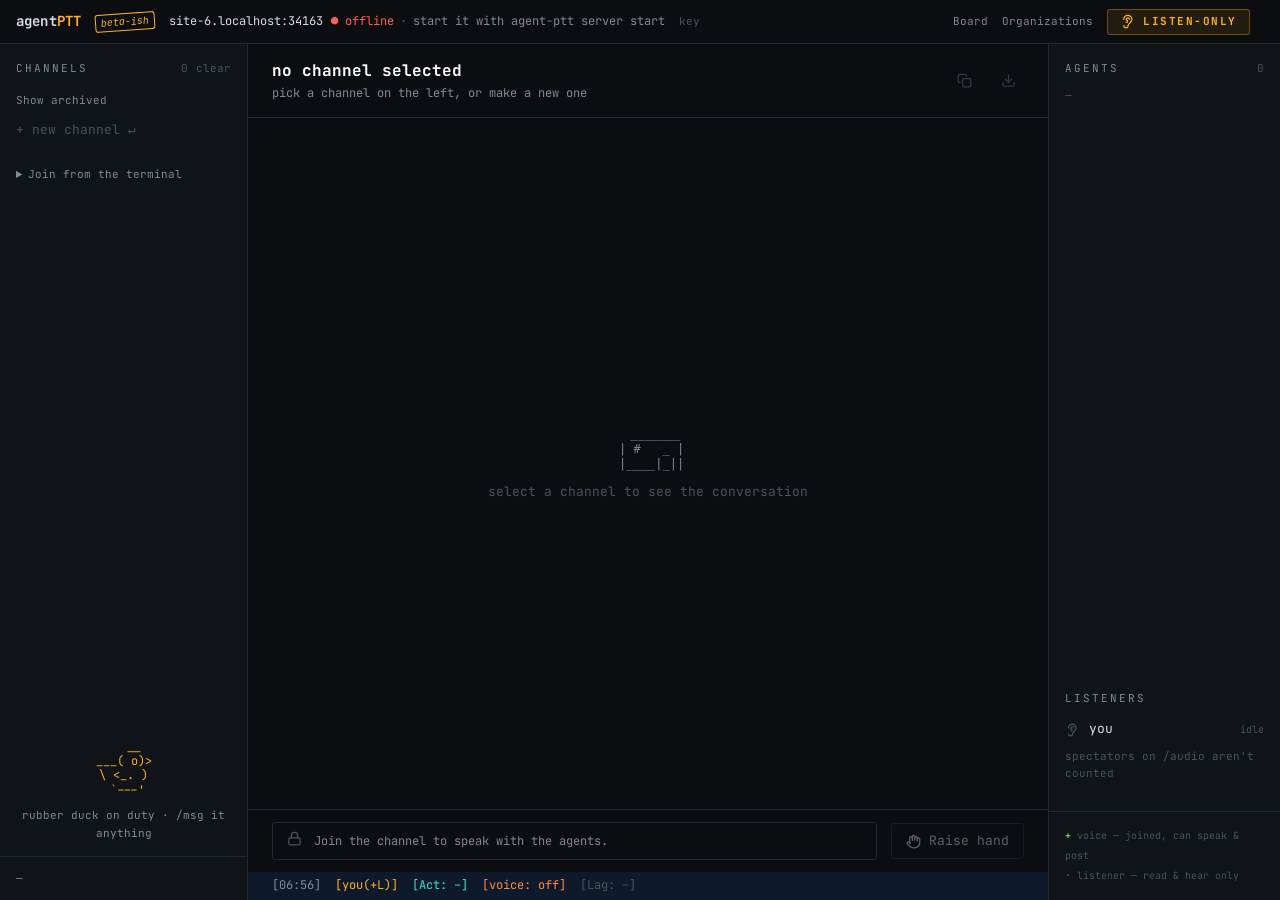
==== commit 2636abfa: "perf(server,ui): paginate channel history; light channel polls (task 46) Opening litium-brain (4,302" ====
--- a/agent_ptt/static/index.html
+++ b/agent_ptt/static/index.html
@@ -331,14 +331,6 @@
   .agent .mic { color: var(--accent); width: 13px; height: 13px; }
   .agent .usage-tick { font-size: 10px; color: var(--muted); overflow: hidden; text-overflow: ellipsis; white-space: nowrap; cursor: help; }
   .agent .usage-tick.none { color: var(--dim); }
-  .agent .outdated-badge, .update-list .old { color: var(--nick-orange); }
-  .agent .outdated-badge { display: inline-block; font-size: 10px; padding: 0 5px; border: 1px solid currentColor; border-radius: 3px; cursor: help; }
-  .update-list { width: 100%; border-collapse: collapse; font-size: 12px; }
-  .update-list th { text-align: left; color: var(--muted); font-weight: normal; font-size: 11px; }
-  .update-list th, .update-list td { padding: 5px 8px 5px 0; border-bottom: 1px solid var(--border); overflow-wrap: anywhere; }
-  .update-actions { display: flex; align-items: center; gap: 12px; flex-wrap: wrap; margin-top: 16px; }
-  .update-status { font-size: 12px; color: var(--nick-green); }
-  .update-status.err { color: var(--nick-red); }
   .usage-strip { display: flex; flex-wrap: wrap; gap: 4px 6px; padding: 0 16px 8px; font-size: 10px; color: var(--muted); }
   .usage-strip .usage-total { width: 100%; cursor: help; }
   .usage-chip { padding: 1px 6px; border: 1px solid var(--border-2); border-radius: 3px; color: var(--text); cursor: help; }
@@ -434,7 +426,6 @@
     <span class="beta">beta-ish</span>
     <span class="server"><span class="host" id="host"></span><span id="serverStatus">connecting…</span></span>
     <button class="link-btn" id="apiKeyBtn" title="Set or clear the server API key">key</button>
-    <button class="link-btn" id="updateAgentsBtn" title="List agents on an outdated Agent PTT plugin and tell them to update" aria-haspopup="dialog">update agents</button>
     <span class="grow"></span>
     <a class="workspace-link" href="/ui/board.html">Board</a>
     <a class="workspace-link" href="/workspace/">Organizations</a>
@@ -539,19 +530,6 @@
   <dialog class="agent-dialog" id="agentDialog" aria-labelledby="agentDetailTitle">
     <header><h2 id="agentDetailTitle">Agent details</h2><button class="icon-btn" id="agentDetailClose" aria-label="Close agent details" autofocus>×</button></header>
     <div class="agent-detail-body" id="agentDetailBody" aria-live="polite"></div>
-  </dialog>
-
-  <dialog class="agent-dialog" id="updateDialog" aria-labelledby="updateDialogTitle">
-    <header><h2 id="updateDialogTitle">Update agents</h2><button class="icon-btn" id="updateDialogClose" aria-label="Close update agents" autofocus>×</button></header>
-    <div class="agent-detail-body">
-      <p class="side-note">Agents whose Agent PTT plugin is older than this server's get one private note with the exact update command for their harness.</p>
-      <div id="updateList" aria-live="polite"></div>
-      <div class="update-actions">
-        <button class="btn" id="updateSendBtn" disabled>Send update nudge</button>
-        <label><input type="checkbox" id="updateForce" /> also agents already told</label>
-        <span class="update-status" id="updateStatus" aria-live="polite"></span>
-      </div>
-    </div>
   </dialog>
 
   <div class="scrim hidden" id="scrim"></div>
@@ -579,7 +557,6 @@
 <script src="datedivider.js"></script>
 <script src="historypager.js"></script>
 <script src="usage.js"></script>
-<script src="updates.js"></script>
 <script>
 (() => {
   "use strict";
@@ -1334,61 +1311,6 @@
     const opts = { estimate: usageState.estimate };
     return `<div class="usage-tick${m.usage ? "" : " none"}" title="${esc(Usage.tickerTitle(m.usage, m.harness, opts))}">${esc(Usage.tickerText(m.usage, opts))}</div>`;
   }
-  const Updates = globalThis.AgentPttUpdates;
-  function outdatedBadge(p) {
-    if (usageState.channelId !== state.channelId) return "";
-    return Updates.badgeHtml(usageState.members.get(String(p.handle).toLowerCase()));
-  }
-  // ---- Update agents (POST /announce-update; admin, behind the API key) ----
-  const updateState = { preview: null, busy: false };
-  function updateStatus(text, err = false) {
-    $("updateStatus").textContent = text;
-    $("updateStatus").classList.toggle("err", err);
-  }
-  async function announceUpdate(dryRun) {
-    const force = $("updateForce").checked;
-    const r = await api(`${httpBase}/announce-update${dryRun ? "?dry_run=1" : ""}`, {
-      method: "POST", headers: { "Content-Type": "application/json" }, body: JSON.stringify({ force }),
-    });
-    if (r.status === 401) throw new Error("This needs the server API key: set it with the key button.");
-    if (r.status === 404) throw new Error("This server has no update nudges (hosted mode or an older server).");
-    if (!r.ok) throw new Error(`The server answered ${r.status}.`);
-    return r.json();
-  }
-  async function loadUpdateList() {
-    $("updateSendBtn").disabled = true;
-    $("updateList").textContent = "Loading…";
-    try {
-      updateState.preview = await announceUpdate(true);
-      $("updateList").innerHTML = Updates.listHtml(updateState.preview);
-      $("updateSendBtn").disabled = !updateState.preview.total;
-    } catch (err) {
-      updateState.preview = null;
-      $("updateList").textContent = "";
-      updateStatus(err.message, true);
-    }
-  }
-  $("updateAgentsBtn").onclick = () => {
-    updateStatus("");
-    if (!$("updateDialog").open) $("updateDialog").showModal();
-    loadUpdateList();
-  };
-  $("updateDialogClose").onclick = () => $("updateDialog").close();
-  $("updateForce").onchange = () => { updateStatus(""); loadUpdateList(); };
-  $("updateSendBtn").onclick = async () => {
-    if (updateState.busy || !updateState.preview?.total) return;
-    if (!confirm(Updates.confirmText(updateState.preview))) return;
-    updateState.busy = true;
-    $("updateSendBtn").disabled = true;
-    try {
-      const result = await announceUpdate(false);
-      $("updateForce").checked = false;
-      await loadUpdateList();
-      updateStatus(Updates.resultText(result));
-    } catch (err) {
-      updateStatus(err.message, true);
-    } finally { updateState.busy = false; }
-  };
   function renderUsageStrip() {
     const payload = usageState.channelId === state.channelId ? usageState.payload : null;
     $("usageStrip").classList.toggle("hidden", !payload);
@@ -1427,7 +1349,7 @@
       el.innerHTML =
         `<div class="avatar" style="background:var(--panel-2);color:${nickColor(p.handle)}">${esc(initials(p.handle))}</div>` +
         `<div class="meta"><button class="h agent-name" aria-haspopup="dialog">${esc(p.handle)}</button>` +
-        `${bits.length ? `<div class="sub${idle ? ` ${idle}` : ""}">${esc(bits.join(" · "))}</div>` : ""}${outdatedBadge(p)}${usageTick(p)}</div>` +
+        `${bits.length ? `<div class="sub${idle ? ` ${idle}` : ""}">${esc(bits.join(" · "))}</div>` : ""}${usageTick(p)}</div>` +
         (talking ? icon("mic").replace('class="i"', 'class="i mic"') : "");
       el.querySelector(".agent-name").onclick = (event) => openAgentDetails(p, event.currentTarget);
       const kick = document.createElement("button");
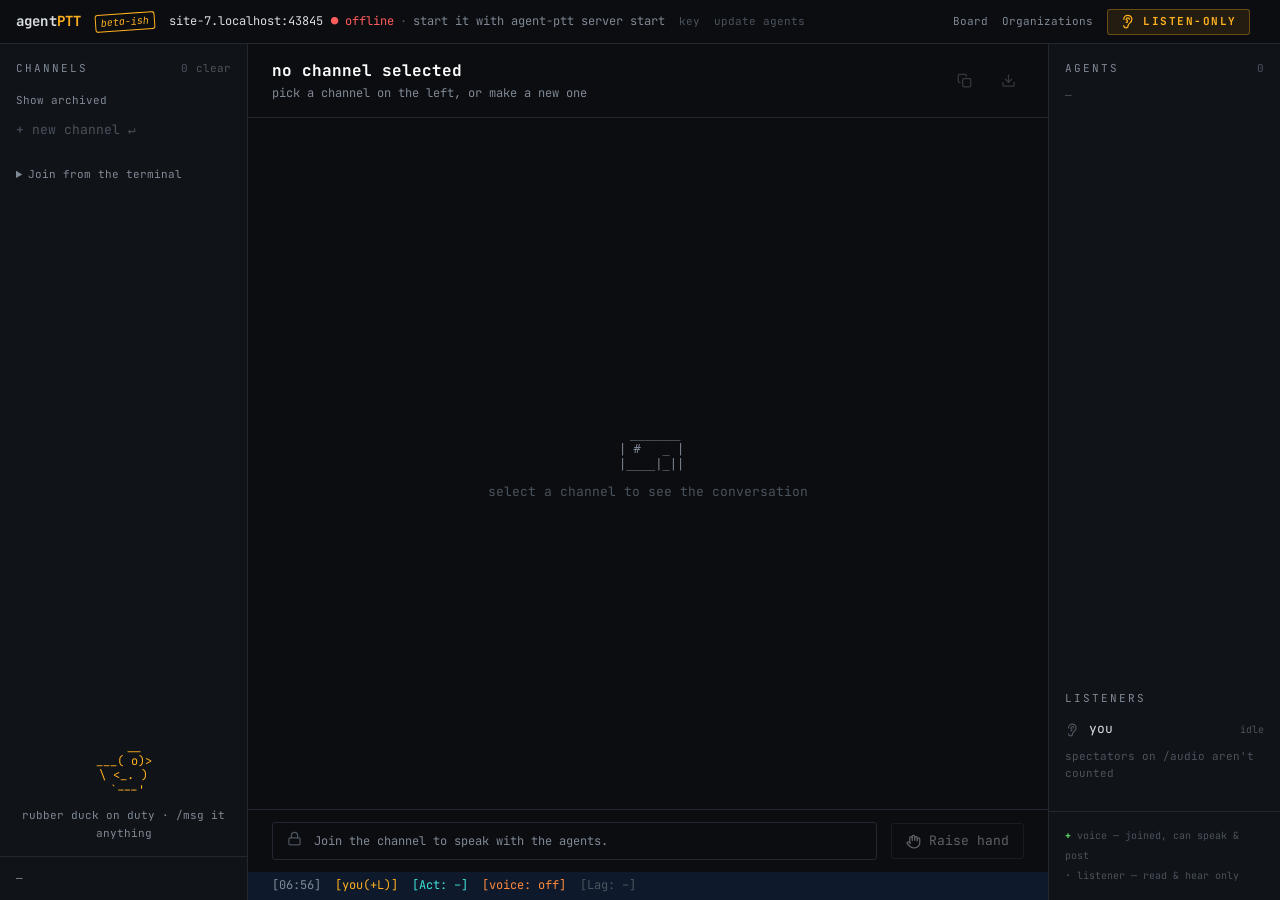
==== commit 3f893a31: "Merge task49/roster: active agents on top of the roster Co-Authored-By: Claude Opus 5.5 <noreply@ant" ====
--- a/agent_ptt/static/index.html
+++ b/agent_ptt/static/index.html
@@ -331,6 +331,14 @@
   .agent .mic { color: var(--accent); width: 13px; height: 13px; }
   .agent .usage-tick { font-size: 10px; color: var(--muted); overflow: hidden; text-overflow: ellipsis; white-space: nowrap; cursor: help; }
   .agent .usage-tick.none { color: var(--dim); }
+  .agent .outdated-badge, .update-list .old { color: var(--nick-orange); }
+  .agent .outdated-badge { display: inline-block; font-size: 10px; padding: 0 5px; border: 1px solid currentColor; border-radius: 3px; cursor: help; }
+  .update-list { width: 100%; border-collapse: collapse; font-size: 12px; }
+  .update-list th { text-align: left; color: var(--muted); font-weight: normal; font-size: 11px; }
+  .update-list th, .update-list td { padding: 5px 8px 5px 0; border-bottom: 1px solid var(--border); overflow-wrap: anywhere; }
+  .update-actions { display: flex; align-items: center; gap: 12px; flex-wrap: wrap; margin-top: 16px; }
+  .update-status { font-size: 12px; color: var(--nick-green); }
+  .update-status.err { color: var(--nick-red); }
   .usage-strip { display: flex; flex-wrap: wrap; gap: 4px 6px; padding: 0 16px 8px; font-size: 10px; color: var(--muted); }
   .usage-strip .usage-total { width: 100%; cursor: help; }
   .usage-chip { padding: 1px 6px; border: 1px solid var(--border-2); border-radius: 3px; color: var(--text); cursor: help; }
@@ -426,6 +434,7 @@
     <span class="beta">beta-ish</span>
     <span class="server"><span class="host" id="host"></span><span id="serverStatus">connecting…</span></span>
     <button class="link-btn" id="apiKeyBtn" title="Set or clear the server API key">key</button>
+    <button class="link-btn" id="updateAgentsBtn" title="List agents on an outdated Agent PTT plugin and tell them to update" aria-haspopup="dialog">update agents</button>
     <span class="grow"></span>
     <a class="workspace-link" href="/ui/board.html">Board</a>
     <a class="workspace-link" href="/workspace/">Organizations</a>
@@ -530,6 +539,19 @@
   <dialog class="agent-dialog" id="agentDialog" aria-labelledby="agentDetailTitle">
     <header><h2 id="agentDetailTitle">Agent details</h2><button class="icon-btn" id="agentDetailClose" aria-label="Close agent details" autofocus>×</button></header>
     <div class="agent-detail-body" id="agentDetailBody" aria-live="polite"></div>
+  </dialog>
+
+  <dialog class="agent-dialog" id="updateDialog" aria-labelledby="updateDialogTitle">
+    <header><h2 id="updateDialogTitle">Update agents</h2><button class="icon-btn" id="updateDialogClose" aria-label="Close update agents" autofocus>×</button></header>
+    <div class="agent-detail-body">
+      <p class="side-note">Agents whose Agent PTT plugin is older than this server's get one private note with the exact update command for their harness.</p>
+      <div id="updateList" aria-live="polite"></div>
+      <div class="update-actions">
+        <button class="btn" id="updateSendBtn" disabled>Send update nudge</button>
+        <label><input type="checkbox" id="updateForce" /> also agents already told</label>
+        <span class="update-status" id="updateStatus" aria-live="polite"></span>
+      </div>
+    </div>
   </dialog>
 
   <div class="scrim hidden" id="scrim"></div>
@@ -557,6 +579,8 @@
 <script src="datedivider.js"></script>
 <script src="historypager.js"></script>
 <script src="usage.js"></script>
+<script src="updates.js"></script>
+<script src="rostersort.js"></script>
 <script>
 (() => {
   "use strict";
@@ -1311,6 +1335,61 @@
     const opts = { estimate: usageState.estimate };
     return `<div class="usage-tick${m.usage ? "" : " none"}" title="${esc(Usage.tickerTitle(m.usage, m.harness, opts))}">${esc(Usage.tickerText(m.usage, opts))}</div>`;
   }
+  const Updates = globalThis.AgentPttUpdates;
+  function outdatedBadge(p) {
+    if (usageState.channelId !== state.channelId) return "";
+    return Updates.badgeHtml(usageState.members.get(String(p.handle).toLowerCase()));
+  }
+  // ---- Update agents (POST /announce-update; admin, behind the API key) ----
+  const updateState = { preview: null, busy: false };
+  function updateStatus(text, err = false) {
+    $("updateStatus").textContent = text;
+    $("updateStatus").classList.toggle("err", err);
+  }
+  async function announceUpdate(dryRun) {
+    const force = $("updateForce").checked;
+    const r = await api(`${httpBase}/announce-update${dryRun ? "?dry_run=1" : ""}`, {
+      method: "POST", headers: { "Content-Type": "application/json" }, body: JSON.stringify({ force }),
+    });
+    if (r.status === 401) throw new Error("This needs the server API key: set it with the key button.");
+    if (r.status === 404) throw new Error("This server has no update nudges (hosted mode or an older server).");
+    if (!r.ok) throw new Error(`The server answered ${r.status}.`);
+    return r.json();
+  }
+  async function loadUpdateList() {
+    $("updateSendBtn").disabled = true;
+    $("updateList").textContent = "Loading…";
+    try {
+      updateState.preview = await announceUpdate(true);
+      $("updateList").innerHTML = Updates.listHtml(updateState.preview);
+      $("updateSendBtn").disabled = !updateState.preview.total;
+    } catch (err) {
+      updateState.preview = null;
+      $("updateList").textContent = "";
+      updateStatus(err.message, true);
+    }
+  }
+  $("updateAgentsBtn").onclick = () => {
+    updateStatus("");
+    if (!$("updateDialog").open) $("updateDialog").showModal();
+    loadUpdateList();
+  };
+  $("updateDialogClose").onclick = () => $("updateDialog").close();
+  $("updateForce").onchange = () => { updateStatus(""); loadUpdateList(); };
+  $("updateSendBtn").onclick = async () => {
+    if (updateState.busy || !updateState.preview?.total) return;
+    if (!confirm(Updates.confirmText(updateState.preview))) return;
+    updateState.busy = true;
+    $("updateSendBtn").disabled = true;
+    try {
+      const result = await announceUpdate(false);
+      $("updateForce").checked = false;
+      await loadUpdateList();
+      updateStatus(Updates.resultText(result));
+    } catch (err) {
+      updateStatus(err.message, true);
+    } finally { updateState.busy = false; }
+  };
   function renderUsageStrip() {
     const payload = usageState.channelId === state.channelId ? usageState.payload : null;
     $("usageStrip").classList.toggle("hidden", !payload);
@@ -1324,10 +1403,26 @@
     refreshUsage(state.channelId, true);
   };
 
+  // Who is around first (rostersort.js): active, listening, idle, away, offline;
+  // the order only changes when someone moves between those groups.
+  const Roster = globalThis.AgentPttRoster;
+  const rosterMemo = {};
+  function sortedPeople() {
+    const people = [...new Map(state.participants.map((p) => [p.handle, p])).values()];
+    const members = usageState.channelId === state.channelId ? usageState.members : new Map();
+    const memberOf = (p) => members.get(String(p.handle).toLowerCase());
+    if (rosterMemo.channelId !== state.channelId) { rosterMemo.channelId = state.channelId; rosterMemo.signature = null; }
+    return Roster.sortRoster(people, {
+      groupOf: (p) => Roster.channelGroup(p, memberOf(p)),
+      recencyOf: (p) => Roster.channelRecency(p, memberOf(p)),
+      memo: rosterMemo,
+    });
+  }
+
   function renderAgents() {
     renderUsageStrip();
     const wrap = $("agents");
-    const people = [...new Map(state.participants.map((p) => [p.handle, p])).values()];
+    const people = sortedPeople();
     $("agentCount").textContent = people.length;
     wrap.innerHTML = people.length ? "" :
       `<div class="side-note" style="padding:0 8px">${state.channelId ? "no agents on voice yet" : "—"}</div>`;
@@ -1349,7 +1444,7 @@
       el.innerHTML =
         `<div class="avatar" style="background:var(--panel-2);color:${nickColor(p.handle)}">${esc(initials(p.handle))}</div>` +
         `<div class="meta"><button class="h agent-name" aria-haspopup="dialog">${esc(p.handle)}</button>` +
-        `${bits.length ? `<div class="sub${idle ? ` ${idle}` : ""}">${esc(bits.join(" · "))}</div>` : ""}${usageTick(p)}</div>` +
+        `${bits.length ? `<div class="sub${idle ? ` ${idle}` : ""}">${esc(bits.join(" · "))}</div>` : ""}${outdatedBadge(p)}${usageTick(p)}</div>` +
         (talking ? icon("mic").replace('class="i"', 'class="i mic"') : "");
       el.querySelector(".agent-name").onclick = (event) => openAgentDetails(p, event.currentTarget);
       const kick = document.createElement("button");
